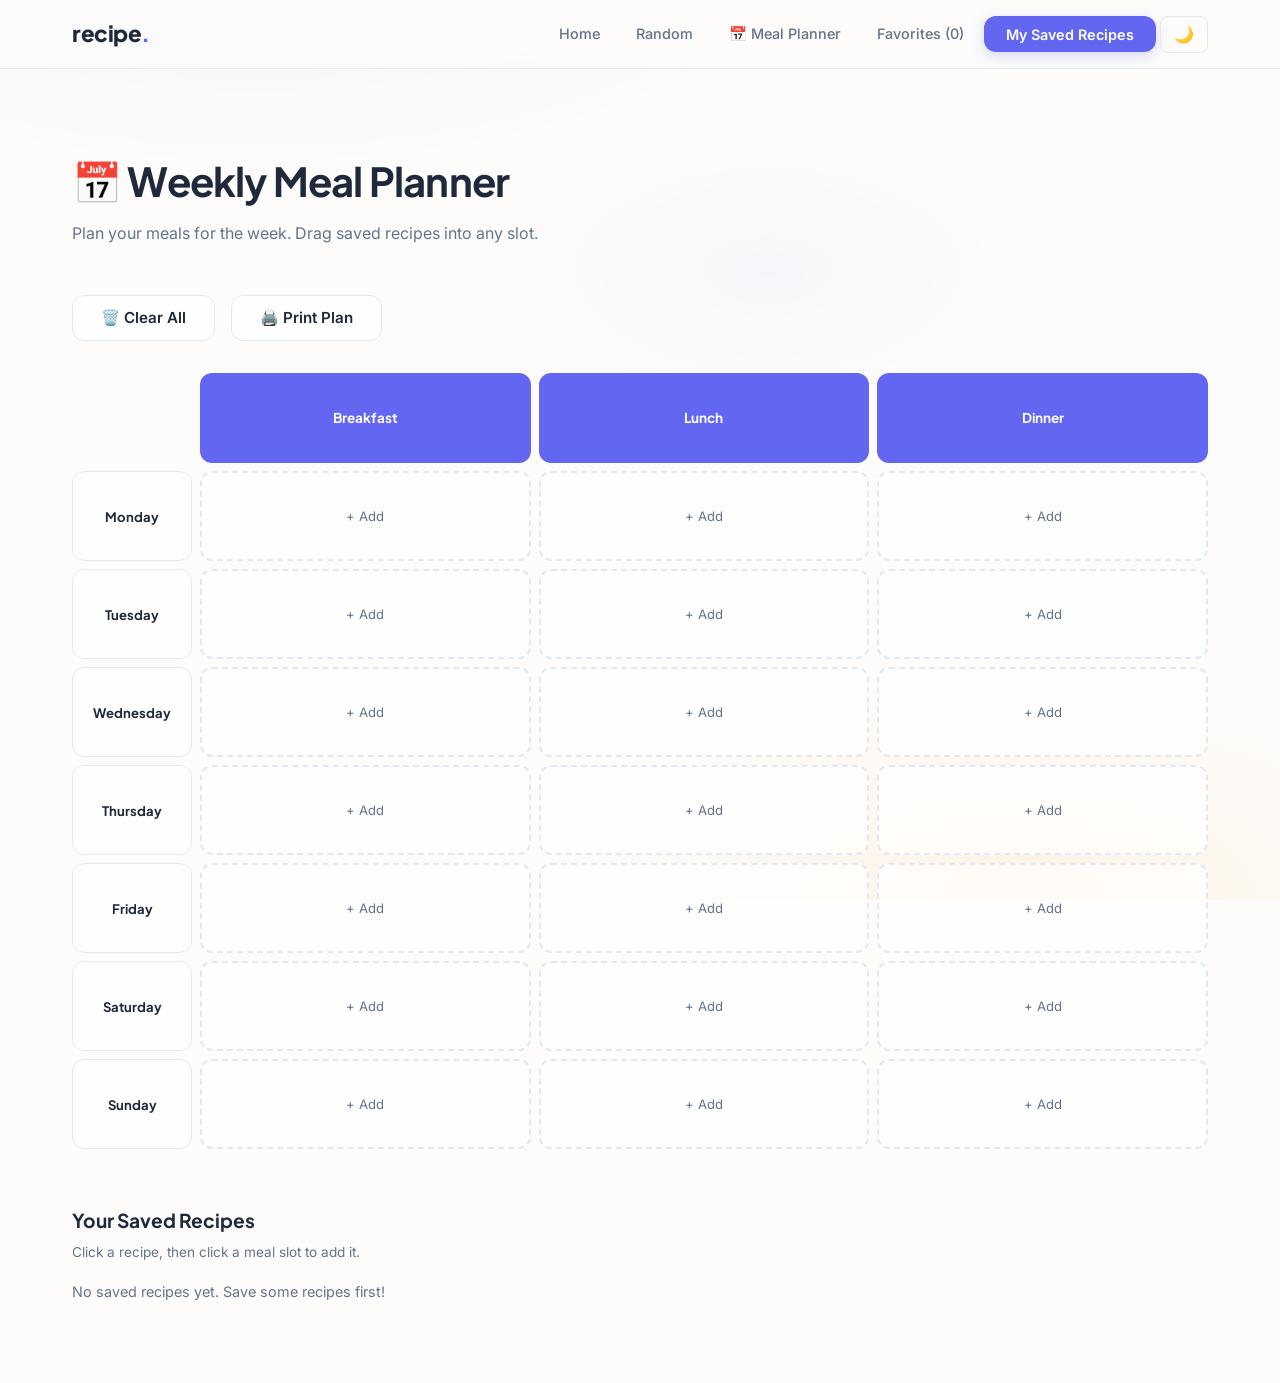
==== templates/planner.html @ 1ef4f0a8 "Add nutrition, similar recipes, rating/notes, meal planner, fridge search, page transitions" ====
<!DOCTYPE html>
<html lang="en">
<head>
    <meta charset="UTF-8">
    <meta name="viewport" content="width=device-width, initial-scale=1.0">
    <title>Meal Planner - Recipe Finder</title>
    <link rel="icon" href="data:image/svg+xml,<svg xmlns=%22http://www.w3.org/2000/svg%22 viewBox=%220 0 100 100%22><text y=%22.9em%22 font-size=%2290%22>🍳</text></svg>">
    <link rel="stylesheet" href="/static/style.css">
</head>
<body>
    <nav class="navbar">
        <div class="nav-container">
            <a href="/" class="logo">recipe<span>.</span></a>
            <ul class="nav-links">
                <li><a href="/">Home</a></li>
                <li><a href="/random">Random</a></li>
                <li><a href="/planner">📅 Meal Planner</a></li>
                <li><a href="#" onclick="showFavorites(); return false;">Favorites (<span id="favCount">0</span>)</a></li>
                <li><a href="#" onclick="showFavorites(); return false;" class="nav-cta">My Saved Recipes</a></li>
                <li><button class="theme-toggle" onclick="toggleTheme()"><span class="theme-icon">🌙</span></button></li>
            </ul>
        </div>
    </nav>

    <div class="page-container">
        <div class="page-header">
            <h1>📅 Weekly Meal Planner</h1>
            <p>Plan your meals for the week. Drag saved recipes into any slot.</p>
        </div>

        <div class="planner-actions">
            <button class="btn btn-outline" onclick="clearPlanner()">🗑️ Clear All</button>
            <button class="btn btn-outline" onclick="printPlanner()">🖨️ Print Plan</button>
        </div>

        <div class="planner-grid" id="plannerGrid"></div>

        <div class="planner-favorites">
            <h3>Your Saved Recipes</h3>
            <p class="planner-hint">Click a recipe, then click a meal slot to add it.</p>
            <div class="planner-fav-list" id="plannerFavList"></div>
        </div>
    </div>

    <div id="favoritesModal" class="modal">
        <div class="modal-content">
            <span class="close" onclick="closeFavorites()">&times;</span>
            <h2>My Saved Recipes</h2>
            <div id="favoritesList" class="recipe-grid"></div>
        </div>
    </div>

    <script src="/static/script.js"></script>
    <script>
        const DAYS = ['Monday','Tuesday','Wednesday','Thursday','Friday','Saturday','Sunday'];
        const MEALS = ['Breakfast','Lunch','Dinner'];
        let selectedRecipe = null;

        function getPlan() {
            return JSON.parse(localStorage.getItem('mealPlan') || '{}');
        }
        function savePlan(plan) {
            localStorage.setItem('mealPlan', JSON.stringify(plan));
        }

        function renderPlanner() {
            const plan = getPlan();
            const grid = document.getElementById('plannerGrid');
            grid.innerHTML = '';

            // Header row
            const header = document.createElement('div');
            header.className = 'planner-header-row';
            header.innerHTML = '<div class="planner-cell planner-corner"></div>' +
                MEALS.map(m => `<div class="planner-cell planner-meal-header">${m}</div>`).join('');
            grid.appendChild(header);

            DAYS.forEach(day => {
                const row = document.createElement('div');
                row.className = 'planner-row';
                row.innerHTML = `<div class="planner-cell planner-day-label">${day}</div>`;
                MEALS.forEach(meal => {
                    const key = `${day}_${meal}`;
                    const recipe = plan[key];
                    const cell = document.createElement('div');
                    cell.className = 'planner-cell planner-slot' + (recipe ? ' filled' : '');
                    cell.dataset.key = key;
                    cell.onclick = () => handleSlotClick(key);
                    if (recipe) {
                        cell.innerHTML = `
                            <img src="${recipe.image}" alt="${recipe.name}">
                            <span class="planner-recipe-name">${recipe.name}</span>
                            <button class="planner-remove" onclick="removeFromPlan(event,'${key}')">×</button>
                        `;
                    } else {
                        cell.innerHTML = `<span class="planner-empty">+ Add</span>`;
                    }
                    row.appendChild(cell);
                });
                grid.appendChild(row);
            });
        }

        function renderFavorites() {
            const favs = getFavorites();
            const list = document.getElementById('plannerFavList');
            if (Object.keys(favs).length === 0) {
                list.innerHTML = '<p style="color:var(--text-muted);font-size:0.9rem;">No saved recipes yet. Save some recipes first!</p>';
                return;
            }
            list.innerHTML = Object.entries(favs).map(([id, r]) => `
                <div class="planner-fav-card ${selectedRecipe && selectedRecipe.id === id ? 'selected' : ''}"
                     onclick="selectRecipe('${id}', '${r.name.replace(/'/g,"\\'")}', '${r.image}')">
                    <img src="${r.image}" alt="${r.name}">
                    <span>${r.name}</span>
                </div>
            `).join('');
        }

        function selectRecipe(id, name, image) {
            selectedRecipe = { id, name, image };
            renderFavorites();
            showNotification(`Selected: ${name} — now click a meal slot`, 'add');
        }

        function handleSlotClick(key) {
            if (!selectedRecipe) {
                showNotification('First select a recipe from below', 'remove');
                return;
            }
            const plan = getPlan();
            plan[key] = { name: selectedRecipe.name, image: selectedRecipe.image, id: selectedRecipe.id };
            savePlan(plan);
            selectedRecipe = null;
            renderPlanner();
            renderFavorites();
        }

        function removeFromPlan(e, key) {
            e.stopPropagation();
            const plan = getPlan();
            delete plan[key];
            savePlan(plan);
            renderPlanner();
        }

        function clearPlanner() {
            if (confirm('Clear the entire meal plan?')) {
                localStorage.removeItem('mealPlan');
                renderPlanner();
            }
        }

        function printPlanner() { window.print(); }

        document.addEventListener('DOMContentLoaded', () => {
            loadTheme();
            updateFavoriteCount();
            renderPlanner();
            renderFavorites();
        });
    </script>
</body>
</html>
---- static/style.css ----
﻿@import url('https://fonts.googleapis.com/css2?family=Plus+Jakarta+Sans:wght@400;500;600;700;800&family=Inter:wght@300;400;500;600&display=swap');

*{margin:0;padding:0;box-sizing:border-box;}

:root{
  --primary-action:#6366f1;
  --primary-hover:#4f46e5;
  --bg-main:#fdfcfb;
  --text-main:#1e293b;
  --text-muted:#64748b;
  --accent-soft:#ffedd5;
  --accent-border:#fed7aa;
  --glass-bg:rgba(255,255,255,0.7);
  --white:#ffffff;
  --border:#e2e8f0;
  --shadow:0 4px 24px rgba(0,0,0,0.06);
  --shadow-lg:0 8px 40px rgba(0,0,0,0.1);
  --radius:12px;
  --radius-lg:24px;
}

body{
  font-family:'Inter',sans-serif;
  background:var(--bg-main);
  color:var(--text-main);
  line-height:1.6;
  overflow-x:hidden;
}

/* MESH GRADIENT BACKGROUND */
body::before{
  content:'';
  position:fixed;
  top:0;left:0;
  width:100%;height:100%;
  background:
    radial-gradient(ellipse 80% 50% at 20% -10%, rgba(99,102,241,0.08) 0%, transparent 60%),
    radial-gradient(ellipse 60% 40% at 80% 100%, rgba(255,237,213,0.6) 0%, transparent 60%),
    radial-gradient(ellipse 40% 30% at 60% 30%, rgba(99,102,241,0.04) 0%, transparent 50%);
  pointer-events:none;
  z-index:0;
}

body > *{position:relative;z-index:1;}

/* NAVBAR */
.navbar{
  background:rgba(253,252,251,0.85);
  backdrop-filter:blur(16px);
  -webkit-backdrop-filter:blur(16px);
  border-bottom:1px solid rgba(226,232,240,0.8);
  position:sticky;
  top:0;
  z-index:1000;
}

.nav-container{
  max-width:1200px;
  margin:0 auto;
  padding:0 2rem;
  display:flex;
  justify-content:space-between;
  align-items:center;
  height:68px;
}

.logo{
  text-decoration:none;
  font-family:'Plus Jakarta Sans',sans-serif;
  font-size:1.4rem;
  font-weight:800;
  color:var(--text-main);
  letter-spacing:-0.02em;
}

.logo span{color:var(--primary-action);}

.nav-links{
  display:flex;
  gap:0.25rem;
  align-items:center;
  list-style:none;
}

.nav-links a{
  text-decoration:none;
  color:var(--text-muted);
  font-weight:500;
  font-size:0.9rem;
  padding:0.5rem 1rem;
  border-radius:8px;
  transition:all 0.2s;
}

.nav-links a:hover{color:var(--text-main);background:rgba(99,102,241,0.06);}

.nav-cta{
  background:var(--primary-action)!important;
  color:white!important;
  border-radius:var(--radius)!important;
  padding:0.6rem 1.4rem!important;
  font-weight:600!important;
  box-shadow:0 4px 14px rgba(99,102,241,0.25)!important;
}

.nav-cta:hover{
  background:var(--primary-hover)!important;
  transform:translateY(-1px);
  box-shadow:0 6px 20px rgba(99,102,241,0.35)!important;
}

.theme-toggle{
  background:none;
  border:1px solid var(--border);
  color:var(--text-muted);
  padding:0.5rem 0.8rem;
  border-radius:8px;
  cursor:pointer;
  font-size:1rem;
  transition:all 0.2s;
}

.theme-toggle:hover{border-color:var(--primary-action);color:var(--primary-action);}

/* HERO */
.hero{
  max-width:1200px;
  margin:0 auto;
  padding:120px 2rem;
  display:grid;
  grid-template-columns:1fr 1fr;
  gap:5rem;
  align-items:center;
}

.hero-left{max-width:580px;}

.hero-eyebrow{
  display:inline-flex;
  align-items:center;
  gap:0.5rem;
  background:var(--accent-soft);
  color:#c2410c;
  font-size:0.8rem;
  font-weight:600;
  padding:0.4rem 1rem;
  border-radius:20px;
  margin-bottom:1.75rem;
  letter-spacing:0.5px;
  border:1px solid var(--accent-border);
}

.hero h1{
  font-family:'Plus Jakarta Sans',sans-serif;
  font-size:4rem;
  font-weight:800;
  color:var(--text-main);
  line-height:1.1;
  margin-bottom:1.5rem;
  letter-spacing:-0.02em;
}

.hero h1 .highlight{
  color:var(--primary-action);
  position:relative;
}

.hero p{
  font-size:1.15rem;
  color:var(--text-muted);
  margin-bottom:2.5rem;
  line-height:1.7;
  max-width:480px;
}

/* SEARCH BOX */
.hero-search{
  background:var(--glass-bg);
  backdrop-filter:blur(10px);
  -webkit-backdrop-filter:blur(10px);
  border-radius:var(--radius-lg);
  box-shadow:var(--shadow-lg);
  padding:0.6rem;
  display:flex;
  gap:0.5rem;
  border:1px solid rgba(255,255,255,0.9);
  margin-bottom:1.75rem;
}

.hero-search input{
  flex:1;
  border:none;
  outline:none;
  padding:0.9rem 1.25rem;
  font-size:1rem;
  font-family:'Inter',sans-serif;
  background:transparent;
  color:var(--text-main);
}

.hero-search input::placeholder{color:#94a3b8;}

.hero-search button{
  background:var(--primary-action);
  color:white;
  border:none;
  padding:0.9rem 2rem;
  border-radius:var(--radius);
  font-size:0.95rem;
  font-weight:600;
  cursor:pointer;
  transition:all 0.25s;
  font-family:'Inter',sans-serif;
  white-space:nowrap;
  box-shadow:0 4px 14px rgba(99,102,241,0.3);
}

.hero-search button:hover{
  background:var(--primary-hover);
  transform:translateY(-2px);
  box-shadow:0 6px 20px rgba(99,102,241,0.4);
}

.hero-tags{
  display:flex;
  gap:0.6rem;
  flex-wrap:wrap;
  align-items:center;
}

.hero-tags span{font-size:0.85rem;color:var(--text-muted);font-weight:500;}

.tag{
  padding:0.45rem 1rem;
  background:var(--glass-bg);
  backdrop-filter:blur(10px);
  border:1px solid var(--border);
  border-radius:20px;
  cursor:pointer;
  font-size:0.85rem;
  font-family:'Inter',sans-serif;
  color:var(--text-main);
  transition:all 0.2s;
  font-weight:500;
}

.tag:hover{
  background:var(--primary-action);
  color:white;
  border-color:var(--primary-action);
  transform:translateY(-1px);
}

/* HERO RIGHT CARDS */
.hero-right{
  display:grid;
  grid-template-columns:1fr 1fr;
  gap:1rem;
}

.hero-food-card{
  background:var(--glass-bg);
  backdrop-filter:blur(10px);
  -webkit-backdrop-filter:blur(10px);
  border-radius:var(--radius-lg);
  overflow:hidden;
  box-shadow:var(--shadow);
  border:1px solid rgba(255,255,255,0.9);
  transition:all 0.3s;
}

.hero-food-card:hover{
  transform:translateY(-6px);
  box-shadow:var(--shadow-lg);
}

.hero-food-card img{width:100%;height:150px;object-fit:cover;}

.hero-food-card-info{padding:0.85rem 1rem;}
.hero-food-card-info h4{font-size:0.9rem;font-weight:700;color:var(--text-main);margin-bottom:0.2rem;font-family:'Plus Jakarta Sans',sans-serif;}
.hero-food-card-info span{font-size:0.78rem;color:var(--text-muted);}
.hero-food-card.featured{grid-column:span 2;}
.hero-food-card.featured img{height:190px;}

/* STATS BAR */
.stats-bar{
  background:var(--glass-bg);
  backdrop-filter:blur(10px);
  border-top:1px solid var(--border);
  border-bottom:1px solid var(--border);
  padding:2rem 0;
}

.stats-container{
  max-width:1200px;
  margin:0 auto;
  padding:0 2rem;
  display:flex;
  justify-content:space-around;
  align-items:center;
  gap:2rem;
}

.stat-item{text-align:center;}
.stat-number{font-size:2rem;font-weight:800;color:var(--primary-action);display:block;font-family:'Plus Jakarta Sans',sans-serif;letter-spacing:-0.02em;}
.stat-label{font-size:0.85rem;color:var(--text-muted);font-weight:500;}

/* SECTIONS */
.section{max-width:1200px;margin:0 auto;padding:120px 2rem;}

.section-header{
  display:flex;
  justify-content:space-between;
  align-items:center;
  margin-bottom:3rem;
}

.section-header h2{
  font-family:'Plus Jakarta Sans',sans-serif;
  font-size:2rem;
  font-weight:700;
  color:var(--text-main);
  letter-spacing:-0.02em;
}

.section-header a{color:var(--primary-action);text-decoration:none;font-weight:600;font-size:0.9rem;}
.section-header a:hover{text-decoration:underline;}

/* CATEGORY GRID */
.category-grid{display:grid;grid-template-columns:repeat(6,1fr);gap:1rem;}

.category-card{
  background:var(--glass-bg);
  backdrop-filter:blur(10px);
  -webkit-backdrop-filter:blur(10px);
  padding:2rem 1rem;
  border-radius:var(--radius-lg);
  text-align:center;
  text-decoration:none;
  color:var(--text-main);
  transition:all 0.25s;
  box-shadow:var(--shadow);
  border:1px solid rgba(255,255,255,0.9);
}

.category-card:hover{
  transform:translateY(-6px);
  box-shadow:var(--shadow-lg);
  border-color:rgba(99,102,241,0.3);
  background:white;
}

.category-icon{font-size:2.5rem;margin-bottom:0.75rem;display:block;}
.category-name{font-size:0.85rem;font-weight:600;color:var(--text-main);}

/* RESULTS PAGE */
.page-container{max-width:1200px;margin:0 auto;padding:80px 2rem;}

.page-header{margin-bottom:3rem;}

.page-header h1{
  font-family:'Plus Jakarta Sans',sans-serif;
  font-size:2.5rem;
  font-weight:700;
  color:var(--text-main);
  letter-spacing:-0.02em;
  margin-bottom:0.5rem;
}

.page-header p{color:var(--text-muted);font-size:1rem;}

/* RECIPE GRID */
.recipe-grid{display:grid;grid-template-columns:repeat(auto-fill,minmax(290px,1fr));gap:1.5rem;margin-bottom:3rem;}

.recipe-card{
  background:var(--glass-bg);
  backdrop-filter:blur(10px);
  -webkit-backdrop-filter:blur(10px);
  border-radius:var(--radius-lg);
  overflow:hidden;
  box-shadow:var(--shadow);
  transition:all 0.3s;
  position:relative;
  border:1px solid rgba(255,255,255,0.9);
}

.recipe-card:hover{
  transform:translateY(-8px);
  box-shadow:var(--shadow-lg);
}

.recipe-card img{width:100%;height:220px;object-fit:cover;}
.recipe-content{padding:1.5rem;}

.recipe-title{
  font-family:'Plus Jakarta Sans',sans-serif;
  font-size:1.05rem;
  font-weight:700;
  color:var(--text-main);
  margin-bottom:1rem;
  line-height:1.4;
  letter-spacing:-0.01em;
}

.recipe-btn{
  display:block;
  width:100%;
  padding:0.75rem;
  background:var(--primary-action);
  color:white;
  text-align:center;
  text-decoration:none;
  border-radius:var(--radius);
  font-weight:600;
  font-size:0.9rem;
  transition:all 0.25s;
  box-shadow:0 4px 14px rgba(99,102,241,0.2);
}

.recipe-btn:hover{
  background:var(--primary-hover);
  transform:translateY(-2px);
  box-shadow:0 6px 20px rgba(99,102,241,0.35);
}

.favorite-btn{
  position:absolute;
  top:0.85rem;
  right:0.85rem;
  background:var(--glass-bg);
  backdrop-filter:blur(10px);
  border:1px solid rgba(255,255,255,0.9);
  width:40px;height:40px;
  border-radius:50%;
  cursor:pointer;
  font-size:1.3rem;
  display:flex;align-items:center;justify-content:center;
  box-shadow:0 2px 8px rgba(0,0,0,0.12);
  transition:all 0.2s;
}

.favorite-btn:hover{transform:scale(1.1);}
.heart.favorited{color:var(--primary-action);}

/* RECIPE DETAIL */
.recipe-detail-container{max-width:900px;margin:0 auto;padding:80px 2rem;}

.recipe-detail-header{margin-bottom:2rem;}

.recipe-detail-header h1{
  font-family:'Plus Jakarta Sans',sans-serif;
  font-size:2.8rem;
  font-weight:700;
  color:var(--text-main);
  letter-spacing:-0.02em;
  margin-bottom:1rem;
  line-height:1.2;
}

.recipe-meta{display:flex;gap:0.75rem;flex-wrap:wrap;margin-bottom:1.5rem;}

.badge{
  padding:0.4rem 1rem;
  background:var(--accent-soft);
  color:#c2410c;
  border-radius:20px;
  font-size:0.82rem;
  font-weight:600;
  border:1px solid var(--accent-border);
}

.recipe-detail-img{
  width:100%;
  max-height:480px;
  object-fit:cover;
  border-radius:var(--radius-lg);
  margin-bottom:2rem;
  box-shadow:var(--shadow-lg);
}

.recipe-section{
  background:var(--glass-bg);
  backdrop-filter:blur(10px);
  -webkit-backdrop-filter:blur(10px);
  padding:2.5rem;
  border-radius:var(--radius-lg);
  margin-bottom:1.5rem;
  box-shadow:var(--shadow);
  border:1px solid rgba(255,255,255,0.9);
}

.recipe-section h2{
  font-family:'Plus Jakarta Sans',sans-serif;
  font-size:1.4rem;
  font-weight:700;
  color:var(--text-main);
  margin-bottom:1.5rem;
  padding-bottom:0.75rem;
  border-bottom:2px solid var(--primary-action);
  letter-spacing:-0.01em;
}

.ingredients-list{list-style:none;}

.ingredients-list li{
  padding:0.8rem 1rem;
  margin-bottom:0.5rem;
  background:rgba(99,102,241,0.04);
  border-left:3px solid var(--primary-action);
  border-radius:6px;
  font-size:0.95rem;
  transition:all 0.2s;
}

.ingredients-list li:hover{background:rgba(99,102,241,0.08);transform:translateX(4px);}

.instructions{line-height:1.9;color:var(--text-muted);font-size:1rem;}

/* BUTTONS */
.action-buttons{display:flex;gap:1rem;flex-wrap:wrap;margin:2rem 0;}

.btn{
  padding:0.8rem 1.75rem;
  border:none;
  border-radius:var(--radius);
  font-weight:600;
  cursor:pointer;
  transition:all 0.25s;
  text-decoration:none;
  display:inline-block;
  font-family:'Inter',sans-serif;
  font-size:0.95rem;
}

.btn-primary{
  background:var(--primary-action);
  color:white;
  box-shadow:0 4px 14px rgba(99,102,241,0.25);
}

.btn-primary:hover{
  background:var(--primary-hover);
  transform:translateY(-2px);
  box-shadow:0 6px 20px rgba(99,102,241,0.4);
}

.btn-secondary{
  background:var(--text-main);
  color:white;
  box-shadow:0 4px 14px rgba(30,41,59,0.15);
}

.btn-secondary:hover{background:#0f172a;transform:translateY(-2px);}

.btn-outline{
  background:var(--glass-bg);
  backdrop-filter:blur(10px);
  color:var(--text-main);
  border:1px solid var(--border);
}

.btn-outline:hover{border-color:var(--primary-action);color:var(--primary-action);}

/* LOADING */
.loading-overlay{
  position:fixed;top:0;left:0;width:100%;height:100%;
  background:rgba(253,252,251,0.92);
  backdrop-filter:blur(8px);
  display:flex;flex-direction:column;
  justify-content:center;align-items:center;z-index:9999;
}

.spinner{
  border:3px solid var(--border);
  border-top:3px solid var(--primary-action);
  border-radius:50%;width:44px;height:44px;
  animation:spin 0.8s linear infinite;
}

@keyframes spin{0%{transform:rotate(0deg);}100%{transform:rotate(360deg);}}
.loading-overlay p{color:var(--text-muted);margin-top:1rem;font-size:1rem;}

/* ERROR */
.error-message{
  text-align:center;padding:4rem 2rem;
  background:var(--glass-bg);
  backdrop-filter:blur(10px);
  border-radius:var(--radius-lg);
  box-shadow:var(--shadow);
  border:1px solid rgba(255,255,255,0.9);
  max-width:500px;margin:2rem auto;
}

.error-icon{font-size:3.5rem;margin-bottom:1rem;}
.error-message h2{font-family:'Plus Jakarta Sans',sans-serif;font-size:1.5rem;color:var(--text-main);margin-bottom:0.75rem;font-weight:700;}
.error-message p{color:var(--text-muted);margin-bottom:1.5rem;}

/* MODAL */
.modal{display:none;position:fixed;z-index:1000;left:0;top:0;width:100%;height:100%;background:rgba(15,23,42,0.6);backdrop-filter:blur(4px);}

.modal-content{
  background:white;
  margin:4% auto;padding:2.5rem;
  border-radius:var(--radius-lg);
  width:90%;max-width:1000px;
  max-height:80vh;overflow-y:auto;
  box-shadow:0 24px 80px rgba(0,0,0,0.2);
}

.modal-content h2{font-family:'Plus Jakarta Sans',sans-serif;font-size:1.5rem;font-weight:700;color:var(--text-main);margin-bottom:1.5rem;}
.close{float:right;font-size:1.8rem;font-weight:300;cursor:pointer;color:var(--text-muted);line-height:1;}
.close:hover{color:var(--text-main);}

/* NOTIFICATION */
.notification{
  position:fixed;bottom:2rem;right:2rem;
  padding:0.9rem 1.5rem;
  background:var(--text-main);color:white;
  border-radius:var(--radius);
  box-shadow:0 8px 24px rgba(0,0,0,0.2);
  z-index:2000;opacity:0;transform:translateY(16px);
  transition:all 0.3s;font-size:0.9rem;font-weight:500;
}

.notification.show{opacity:1;transform:translateY(0);}
.notification.add{background:#166534;}
.notification.remove{background:var(--primary-action);}

/* SHARE MODAL */
.share-modal{display:none;position:fixed;z-index:1001;left:0;top:0;width:100%;height:100%;background:rgba(15,23,42,0.6);backdrop-filter:blur(4px);}
.share-modal-content{background:white;margin:15% auto;padding:2.5rem;border-radius:var(--radius-lg);width:90%;max-width:480px;box-shadow:0 24px 80px rgba(0,0,0,0.2);}
.share-modal-content h3{font-family:'Plus Jakarta Sans',sans-serif;font-size:1.3rem;font-weight:700;color:var(--text-main);margin-bottom:1.5rem;}
.share-buttons{display:flex;flex-direction:column;gap:0.75rem;}
.share-btn{display:flex;align-items:center;gap:1rem;padding:0.9rem 1.5rem;border:none;border-radius:var(--radius);font-size:0.95rem;font-weight:600;cursor:pointer;transition:all 0.2s;text-decoration:none;color:white;font-family:'Inter',sans-serif;}
.share-btn:hover{transform:translateY(-2px);}
.share-btn-twitter{background:#1da1f2;}
.share-btn-facebook{background:#4267B2;}
.share-btn-whatsapp{background:#25D366;}
.share-btn-copy{background:var(--text-main);}
.share-btn-icon{font-size:1.3rem;}

/* DARK MODE */
body.dark-mode{
  --bg-main:#0f172a;
  --glass-bg:rgba(30,41,59,0.7);
  --text-main:#f1f5f9;
  --text-muted:#94a3b8;
  --border:#334155;
  --white:#1e293b;
}

body.dark-mode::before{
  background:
    radial-gradient(ellipse 80% 50% at 20% -10%, rgba(99,102,241,0.15) 0%, transparent 60%),
    radial-gradient(ellipse 60% 40% at 80% 100%, rgba(99,102,241,0.08) 0%, transparent 60%);
}

body.dark-mode .navbar{background:rgba(15,23,42,0.9);border-color:#334155;}
body.dark-mode .modal-content{background:#1e293b;}
body.dark-mode .share-modal-content{background:#1e293b;}
body.dark-mode .recipe-section{background:rgba(30,41,59,0.7);}

/* RESPONSIVE */
@media(max-width:1024px){
  .hero{grid-template-columns:1fr;padding:80px 2rem;gap:3rem;}
  .hero-right{display:none;}
  .hero h1{font-size:3rem;}
  .category-grid{grid-template-columns:repeat(3,1fr);}
}

@media(max-width:600px){
  .hero h1{font-size:2.2rem;}
  .category-grid{grid-template-columns:repeat(2,1fr);}
  .recipe-grid{grid-template-columns:1fr;}
  .action-buttons{flex-direction:column;}
  .stats-container{flex-wrap:wrap;gap:1.5rem;}
  .section{padding:60px 1.5rem;}
  .page-container{padding:40px 1.5rem;}
}

@media print{.navbar,.action-buttons,.favorite-btn{display:none!important;}body{background:white;}}

/* FIX: Ensure btn-secondary always has visible text */
.btn-secondary{background:var(--primary-action);color:#ffffff!important;}
.btn-secondary:hover{background:var(--primary-hover);transform:translateY(-2px);color:#ffffff!important;}

/* FINAL FIX: btn-secondary always visible */
.btn-secondary,
body.dark-mode .btn-secondary{
  background:var(--primary-action)!important;
  color:#ffffff!important;
  box-shadow:0 4px 14px rgba(99,102,241,0.25)!important;
}
.btn-secondary:hover,
body.dark-mode .btn-secondary:hover{
  background:var(--primary-hover)!important;
  color:#ffffff!important;
  transform:translateY(-2px);
  box-shadow:0 6px 20px rgba(99,102,241,0.4)!important;
}

/* OVERRIDE: btn-secondary = white outlined button */
.btn-secondary,
body.dark-mode .btn-secondary {
  background: #ffffff !important;
  color: var(--text-main) !important;
  border: 1px solid var(--border) !important;
  box-shadow: var(--shadow) !important;
}
.btn-secondary:hover,
body.dark-mode .btn-secondary:hover {
  background: #ffffff !important;
  color: var(--primary-action) !important;
  border-color: var(--primary-action) !important;
  transform: translateY(-2px) !important;
  box-shadow: var(--shadow-lg) !important;
}

/* CUISINE SECTION */
.cuisine-section {
  background: linear-gradient(135deg, rgba(99,102,241,0.04) 0%, rgba(255,237,213,0.4) 100%);
  border-top: 1px solid var(--border);
  border-bottom: 1px solid var(--border);
  padding: 120px 2rem;
}

.cuisine-container {
  max-width: 1200px;
  margin: 0 auto;
}

.cuisine-grid {
  display: grid;
  grid-template-columns: repeat(4, 1fr);
  gap: 1.25rem;
}

.cuisine-card {
  background: var(--glass-bg);
  backdrop-filter: blur(10px);
  -webkit-backdrop-filter: blur(10px);
  border: 1px solid rgba(255,255,255,0.9);
  border-radius: var(--radius-lg);
  padding: 1.75rem 1.5rem;
  text-decoration: none;
  display: flex;
  flex-direction: column;
  gap: 0.4rem;
  transition: all 0.25s;
  box-shadow: var(--shadow);
  position: relative;
  overflow: hidden;
}

.cuisine-card::before {
  content: '';
  position: absolute;
  top: 0; left: 0;
  width: 4px;
  height: 100%;
  background: var(--cuisine-color, var(--primary-action));
  border-radius: 4px 0 0 4px;
  transition: width 0.25s;
}

.cuisine-card:hover {
  transform: translateY(-6px);
  box-shadow: var(--shadow-lg);
  border-color: var(--cuisine-color, var(--primary-action));
}

.cuisine-card:hover::before {
  width: 6px;
}

.cuisine-flag {
  font-size: 2.5rem;
  margin-bottom: 0.5rem;
  display: block;
}

.cuisine-name {
  font-family: 'Plus Jakarta Sans', sans-serif;
  font-size: 1.1rem;
  font-weight: 700;
  color: var(--text-main);
  letter-spacing: -0.01em;
}

.cuisine-desc {
  font-size: 0.82rem;
  color: var(--text-muted);
  font-weight: 400;
}

@media (max-width: 1024px) {
  .cuisine-grid { grid-template-columns: repeat(3, 1fr); }
}

@media (max-width: 600px) {
  .cuisine-grid { grid-template-columns: repeat(2, 1fr); }
  .cuisine-section { padding: 60px 1.5rem; }
}

/* ===== CUISINE SECTION OVERRIDE ===== */
.cuisine-section {
  padding: 80px 2rem;
  background: var(--bg-main);
  border-top: 1px solid var(--border);
}

.cuisine-container {
  max-width: 1200px;
  margin: 0 auto;
}

.cuisine-grid {
  display: grid !important;
  grid-template-columns: repeat(4, 1fr) !important;
  gap: 1.25rem !important;
  list-style: none !important;
}

.cuisine-card {
  display: flex !important;
  flex-direction: column !important;
  gap: 0.3rem !important;
  padding: 1.75rem 1.5rem !important;
  background: var(--glass-bg) !important;
  backdrop-filter: blur(10px) !important;
  -webkit-backdrop-filter: blur(10px) !important;
  border: 1px solid rgba(255,255,255,0.9) !important;
  border-radius: var(--radius-lg) !important;
  text-decoration: none !important;
  box-shadow: var(--shadow) !important;
  transition: all 0.25s !important;
  position: relative !important;
  overflow: hidden !important;
}

.cuisine-card::before {
  content: '' !important;
  position: absolute !important;
  top: 0; left: 0 !important;
  width: 4px !important;
  height: 100% !important;
  background: var(--cuisine-color, var(--primary-action)) !important;
}

.cuisine-card:hover {
  transform: translateY(-6px) !important;
  box-shadow: var(--shadow-lg) !important;
  border-color: var(--cuisine-color, var(--primary-action)) !important;
}

.cuisine-flag {
  font-size: 2.2rem !important;
  display: block !important;
  margin-bottom: 0.5rem !important;
  line-height: 1 !important;
}

.cuisine-name {
  font-family: 'Plus Jakarta Sans', sans-serif !important;
  font-size: 1rem !important;
  font-weight: 700 !important;
  color: var(--text-main) !important;
  letter-spacing: -0.01em !important;
  display: block !important;
}

.cuisine-desc {
  font-size: 0.8rem !important;
  color: var(--text-muted) !important;
  display: block !important;
}

@media (max-width: 1024px) {
  .cuisine-grid { grid-template-columns: repeat(3, 1fr) !important; }
}

@media (max-width: 640px) {
  .cuisine-grid { grid-template-columns: repeat(2, 1fr) !important; }
  .cuisine-section { padding: 60px 1.5rem; }
}

/* CUISINE SEARCH BAR */
.cuisine-search-bar {
  display: flex;
  align-items: center;
  gap: 0.75rem;
  background: var(--glass-bg);
  backdrop-filter: blur(10px);
  -webkit-backdrop-filter: blur(10px);
  border: 1px solid var(--border);
  border-radius: var(--radius-lg);
  padding: 0.75rem 1.5rem;
  margin-bottom: 2rem;
  box-shadow: var(--shadow);
  max-width: 500px;
  transition: all 0.2s;
}

.cuisine-search-bar:focus-within {
  border-color: var(--primary-action);
  box-shadow: 0 0 0 3px rgba(99,102,241,0.1);
}

.cuisine-search-icon {
  font-size: 1.1rem;
  flex-shrink: 0;
}

.cuisine-search-bar input {
  border: none;
  outline: none;
  background: transparent;
  font-family: 'Inter', sans-serif;
  font-size: 0.95rem;
  color: var(--text-main);
  width: 100%;
}

.cuisine-search-bar input::placeholder {
  color: var(--text-muted);
}

/* RESULTS TOOLBAR */
.results-toolbar {
  background: var(--glass-bg);
  backdrop-filter: blur(10px);
  -webkit-backdrop-filter: blur(10px);
  border-bottom: 1px solid var(--border);
  padding: 1rem 2rem;
  position: sticky;
  top: 68px;
  z-index: 999;
}

.results-toolbar-inner {
  max-width: 1200px;
  margin: 0 auto;
  display: flex;
  align-items: center;
  gap: 1.5rem;
  flex-wrap: wrap;
}

.toolbar-search {
  display: flex;
  align-items: center;
  gap: 0.6rem;
  background: var(--white);
  border: 1px solid var(--border);
  border-radius: var(--radius);
  padding: 0.4rem 0.4rem 0.4rem 1rem;
  flex: 1;
  min-width: 260px;
  transition: all 0.2s;
}

.toolbar-search:focus-within {
  border-color: var(--primary-action);
  box-shadow: 0 0 0 3px rgba(99,102,241,0.1);
}

.toolbar-search input {
  flex: 1;
  border: none;
  outline: none;
  background: transparent;
  font-family: 'Inter', sans-serif;
  font-size: 0.95rem;
  color: var(--text-main);
}

.toolbar-search input::placeholder { color: var(--text-muted); }

.toolbar-search button {
  background: var(--primary-action);
  color: white;
  border: none;
  padding: 0.55rem 1.25rem;
  border-radius: 8px;
  font-size: 0.9rem;
  font-weight: 600;
  cursor: pointer;
  font-family: 'Inter', sans-serif;
  transition: all 0.2s;
  white-space: nowrap;
}

.toolbar-search button:hover { background: var(--primary-hover); }

/* DIET FILTER BUTTONS */
.diet-filters {
  display: flex;
  gap: 0.5rem;
  align-items: center;
}

.diet-btn {
  padding: 0.55rem 1.2rem;
  border: 1px solid var(--border);
  border-radius: 25px;
  background: var(--white);
  color: var(--text-muted);
  font-size: 0.88rem;
  font-weight: 600;
  cursor: pointer;
  font-family: 'Inter', sans-serif;
  transition: all 0.2s;
}

.diet-btn:hover { border-color: var(--primary-action); color: var(--primary-action); }

.diet-btn.active {
  background: var(--primary-action);
  color: white;
  border-color: var(--primary-action);
}

.diet-btn.veg.active { background: #16a34a; border-color: #16a34a; }
.diet-btn.nonveg.active { background: #dc2626; border-color: #dc2626; }

/* VEG BADGE ON CARD */
.veg-badge {
  position: absolute;
  top: 0.75rem;
  left: 0.75rem;
  background: #16a34a;
  color: white;
  font-size: 0.72rem;
  font-weight: 700;
  padding: 0.25rem 0.6rem;
  border-radius: 20px;
  z-index: 5;
}

@media (max-width: 640px) {
  .results-toolbar-inner { flex-direction: column; align-items: stretch; }
  .diet-filters { justify-content: center; }
}

/* ===== HOMEPAGE DIET TOGGLE (Indian Veg/Non-Veg Icons) ===== */
.diet-toggle-row {
  display: flex;
  align-items: center;
  gap: 0.85rem;
  margin-top: 1.5rem;
  flex-wrap: wrap;
}

.diet-toggle-label {
  font-size: 0.88rem;
  color: var(--text-muted);
  font-weight: 500;
}

.diet-toggle-btn {
  display: inline-flex;
  align-items: center;
  gap: 0.6rem;
  padding: 0.55rem 1.25rem 0.55rem 0.85rem;
  border-radius: 25px;
  font-size: 0.9rem;
  font-weight: 600;
  text-decoration: none;
  transition: all 0.2s;
  font-family: 'Inter', sans-serif;
  cursor: pointer;
}

.veg-toggle {
  background: rgba(22,163,74,0.08);
  color: #15803d;
  border: 1.5px solid #16a34a;
}

.veg-toggle:hover {
  background: #16a34a;
  color: white;
  transform: translateY(-2px);
  box-shadow: 0 4px 14px rgba(22,163,74,0.25);
}

.nonveg-toggle {
  background: rgba(220,38,38,0.08);
  color: #b91c1c;
  border: 1.5px solid #dc2626;
}

.nonveg-toggle:hover {
  background: #dc2626;
  color: white;
  transform: translateY(-2px);
  box-shadow: 0 4px 14px rgba(220,38,38,0.25);
}

/* Indian food standard veg icon: green square with green circle inside */
.indian-veg-icon {
  display: inline-block;
  width: 18px;
  height: 18px;
  border: 2px solid #16a34a;
  border-radius: 3px;
  position: relative;
  flex-shrink: 0;
  background: white;
}

.indian-veg-icon::after {
  content: '';
  position: absolute;
  top: 50%;
  left: 50%;
  transform: translate(-50%, -50%);
  width: 8px;
  height: 8px;
  background: #16a34a;
  border-radius: 50%;
}

/* Indian food standard non-veg icon: red square with red triangle inside */
.indian-nonveg-icon {
  display: inline-block;
  width: 18px;
  height: 18px;
  border: 2px solid #dc2626;
  border-radius: 3px;
  position: relative;
  flex-shrink: 0;
  background: white;
  overflow: hidden;
}

.indian-nonveg-icon::after {
  content: '';
  position: absolute;
  top: 50%;
  left: 50%;
  transform: translate(-50%, -46%);
  width: 0;
  height: 0;
  border-left: 5px solid transparent;
  border-right: 5px solid transparent;
  border-bottom: 9px solid #dc2626;
}

/* Dark mode adjustments */
body.dark-mode .indian-veg-icon,
body.dark-mode .indian-nonveg-icon {
  background: transparent;
}

body.dark-mode .veg-toggle {
  background: rgba(22,163,74,0.15);
  color: #4ade80;
  border-color: #4ade80;
}

body.dark-mode .nonveg-toggle {
  background: rgba(220,38,38,0.15);
  color: #f87171;
  border-color: #f87171;
}

body.dark-mode .indian-veg-icon {
  border-color: #4ade80;
}
body.dark-mode .indian-veg-icon::after {
  background: #4ade80;
}
body.dark-mode .indian-nonveg-icon {
  border-color: #f87171;
}
body.dark-mode .indian-nonveg-icon::after {
  border-bottom-color: #f87171;
}

/* ===== INSTRUCTIONS NUMBERED LIST ===== */
.instructions-list {
  list-style: none;
  counter-reset: step-counter;
  display: flex;
  flex-direction: column;
  gap: 1rem;
}

.instructions-list li {
  counter-increment: step-counter;
  display: flex;
  gap: 1.25rem;
  align-items: flex-start;
  line-height: 1.7;
  color: var(--text-muted);
  font-size: 0.97rem;
  padding: 1rem 1.25rem;
  background: rgba(99,102,241,0.03);
  border-radius: 10px;
  border: 1px solid rgba(99,102,241,0.08);
  transition: background 0.2s;
}

.instructions-list li:hover {
  background: rgba(99,102,241,0.07);
}

.instructions-list li::before {
  content: counter(step-counter);
  min-width: 32px;
  height: 32px;
  background: var(--primary-action);
  color: white;
  border-radius: 50%;
  display: flex;
  align-items: center;
  justify-content: center;
  font-size: 0.82rem;
  font-weight: 700;
  font-family: 'Plus Jakarta Sans', sans-serif;
  flex-shrink: 0;
  margin-top: 0.1rem;
}

/* No instructions fallback */
.no-instructions {
  text-align: center;
  padding: 2rem;
  color: var(--text-muted);
}

.no-instructions span {
  font-size: 2.5rem;
  display: block;
  margin-bottom: 0.75rem;
}

.no-instructions p {
  font-size: 0.95rem;
}

/* ── Page transition ─────────────────────────────────────────────────────── */
body { opacity: 0; transition: opacity 0.22s ease; }
body.page-loaded { opacity: 1; }

/* ── Nutrition grid ──────────────────────────────────────────────────────── */
.nutrition-grid {
  display: grid;
  grid-template-columns: repeat(5, 1fr);
  gap: 1rem;
  margin-top: 0.5rem;
}
.nutrition-item {
  text-align: center;
  background: rgba(99,102,241,0.05);
  border-radius: var(--radius);
  padding: 1rem 0.5rem;
  border: 1px solid rgba(99,102,241,0.1);
}
.nutrition-value {
  display: block;
  font-family: 'Plus Jakarta Sans', sans-serif;
  font-size: 1.4rem;
  font-weight: 800;
  color: var(--primary-action);
  letter-spacing: -0.02em;
}
.nutrition-label {
  font-size: 0.78rem;
  color: var(--text-muted);
  font-weight: 500;
  margin-top: 0.25rem;
  display: block;
}
@media (max-width: 600px) {
  .nutrition-grid { grid-template-columns: repeat(3, 1fr); }
}

/* ── Star rating ─────────────────────────────────────────────────────────── */
.rating-row {
  display: flex;
  align-items: center;
  gap: 1rem;
  margin-bottom: 1.25rem;
}
.star-rating { display: flex; gap: 0.25rem; }
.star {
  font-size: 1.8rem;
  cursor: pointer;
  color: #d1d5db;
  transition: color 0.15s, transform 0.15s;
  line-height: 1;
}
.star:hover, .star.active { color: #f59e0b; transform: scale(1.15); }
.rating-label { font-size: 0.9rem; color: var(--text-muted); font-weight: 500; }

.recipe-note-input {
  width: 100%;
  min-height: 90px;
  border: 1px solid var(--border);
  border-radius: var(--radius);
  padding: 0.9rem 1rem;
  font-family: 'Inter', sans-serif;
  font-size: 0.95rem;
  color: var(--text-main);
  background: var(--glass-bg);
  resize: vertical;
  outline: none;
  transition: border-color 0.2s;
}
.recipe-note-input:focus { border-color: var(--primary-action); box-shadow: 0 0 0 3px rgba(99,102,241,0.1); }

/* ── Similar recipes ─────────────────────────────────────────────────────── */
.similar-section {
  margin: 2rem 0;
}
.similar-section h2 {
  font-family: 'Plus Jakarta Sans', sans-serif;
  font-size: 1.4rem;
  font-weight: 700;
  color: var(--text-main);
  margin-bottom: 1.25rem;
  letter-spacing: -0.01em;
}
.similar-grid {
  display: grid;
  grid-template-columns: repeat(4, 1fr);
  gap: 1rem;
}
.similar-card {
  border-radius: var(--radius-lg);
  overflow: hidden;
  text-decoration: none;
  background: var(--glass-bg);
  border: 1px solid rgba(255,255,255,0.9);
  box-shadow: var(--shadow);
  transition: all 0.25s;
}
.similar-card:hover { transform: translateY(-5px); box-shadow: var(--shadow-lg); }
.similar-card img { width: 100%; height: 120px; object-fit: cover; }
.similar-card-info {
  padding: 0.75rem;
  font-size: 0.82rem;
  font-weight: 600;
  color: var(--text-main);
  font-family: 'Plus Jakarta Sans', sans-serif;
  line-height: 1.3;
}
@media (max-width: 600px) {
  .similar-grid { grid-template-columns: repeat(2, 1fr); }
}

/* ── Fridge section ──────────────────────────────────────────────────────── */
.fridge-section { background: var(--bg-main); }
.fridge-form { max-width: 700px; }
.fridge-input-wrap {
  display: flex;
  gap: 0.5rem;
  background: var(--glass-bg);
  backdrop-filter: blur(10px);
  border: 1px solid rgba(255,255,255,0.9);
  border-radius: var(--radius-lg);
  padding: 0.5rem;
  box-shadow: var(--shadow-lg);
  margin-bottom: 1rem;
}
.fridge-input-wrap input {
  flex: 1;
  border: none;
  outline: none;
  background: transparent;
  font-family: 'Inter', sans-serif;
  font-size: 1rem;
  color: var(--text-main);
  padding: 0.75rem 1rem;
}
.fridge-input-wrap input::placeholder { color: #94a3b8; }
.fridge-input-wrap button {
  background: var(--primary-action);
  color: white;
  border: none;
  padding: 0.85rem 1.75rem;
  border-radius: var(--radius);
  font-weight: 600;
  font-size: 0.95rem;
  cursor: pointer;
  font-family: 'Inter', sans-serif;
  transition: all 0.2s;
  white-space: nowrap;
}
.fridge-input-wrap button:hover { background: var(--primary-hover); transform: translateY(-1px); }
.fridge-tags {
  display: flex;
  gap: 0.6rem;
  flex-wrap: wrap;
  align-items: center;
}
.fridge-tags span { font-size: 0.85rem; color: var(--text-muted); font-weight: 500; }

/* ── Meal Planner ────────────────────────────────────────────────────────── */
.planner-actions {
  display: flex;
  gap: 1rem;
  margin-bottom: 2rem;
}
.planner-grid {
  overflow-x: auto;
  margin-bottom: 3rem;
}
.planner-header-row,
.planner-row {
  display: grid;
  grid-template-columns: 120px repeat(3, 1fr);
  gap: 0.5rem;
  margin-bottom: 0.5rem;
}
.planner-cell {
  border-radius: var(--radius);
  padding: 0.75rem;
  min-height: 90px;
  display: flex;
  flex-direction: column;
  align-items: center;
  justify-content: center;
  text-align: center;
  font-size: 0.85rem;
}
.planner-corner { background: transparent; }
.planner-meal-header {
  background: var(--primary-action);
  color: white;
  font-weight: 700;
  font-family: 'Plus Jakarta Sans', sans-serif;
  min-height: auto;
  padding: 0.6rem;
  border-radius: var(--radius);
}
.planner-day-label {
  background: var(--glass-bg);
  border: 1px solid var(--border);
  font-weight: 700;
  font-family: 'Plus Jakarta Sans', sans-serif;
  font-size: 0.82rem;
  color: var(--text-main);
  min-height: auto;
}
.planner-slot {
  background: var(--glass-bg);
  border: 2px dashed var(--border);
  cursor: pointer;
  transition: all 0.2s;
  position: relative;
}
.planner-slot:hover { border-color: var(--primary-action); background: rgba(99,102,241,0.05); }
.planner-slot.filled {
  border-style: solid;
  border-color: rgba(99,102,241,0.2);
  background: var(--glass-bg);
}
.planner-slot img { width: 100%; height: 55px; object-fit: cover; border-radius: 6px; margin-bottom: 0.4rem; }
.planner-recipe-name { font-size: 0.75rem; font-weight: 600; color: var(--text-main); line-height: 1.3; }
.planner-empty { color: var(--text-muted); font-size: 0.82rem; }
.planner-remove {
  position: absolute;
  top: 4px; right: 4px;
  background: #ef4444;
  color: white;
  border: none;
  border-radius: 50%;
  width: 20px; height: 20px;
  font-size: 0.8rem;
  cursor: pointer;
  display: flex; align-items: center; justify-content: center;
  line-height: 1;
}
.planner-favorites { margin-top: 1rem; }
.planner-favorites h3 {
  font-family: 'Plus Jakarta Sans', sans-serif;
  font-size: 1.2rem;
  font-weight: 700;
  color: var(--text-main);
  margin-bottom: 0.4rem;
}
.planner-hint { font-size: 0.85rem; color: var(--text-muted); margin-bottom: 1rem; }
.planner-fav-list {
  display: flex;
  gap: 1rem;
  flex-wrap: wrap;
}
.planner-fav-card {
  display: flex;
  flex-direction: column;
  align-items: center;
  gap: 0.4rem;
  width: 110px;
  cursor: pointer;
  padding: 0.6rem;
  border-radius: var(--radius);
  border: 2px solid var(--border);
  background: var(--glass-bg);
  transition: all 0.2s;
  text-align: center;
}
.planner-fav-card:hover, .planner-fav-card.selected {
  border-color: var(--primary-action);
  background: rgba(99,102,241,0.07);
}
.planner-fav-card img { width: 80px; height: 60px; object-fit: cover; border-radius: 6px; }
.planner-fav-card span { font-size: 0.72rem; font-weight: 600; color: var(--text-main); line-height: 1.3; }

@media (max-width: 640px) {
  .planner-header-row,
  .planner-row { grid-template-columns: 80px repeat(3, 1fr); }
}
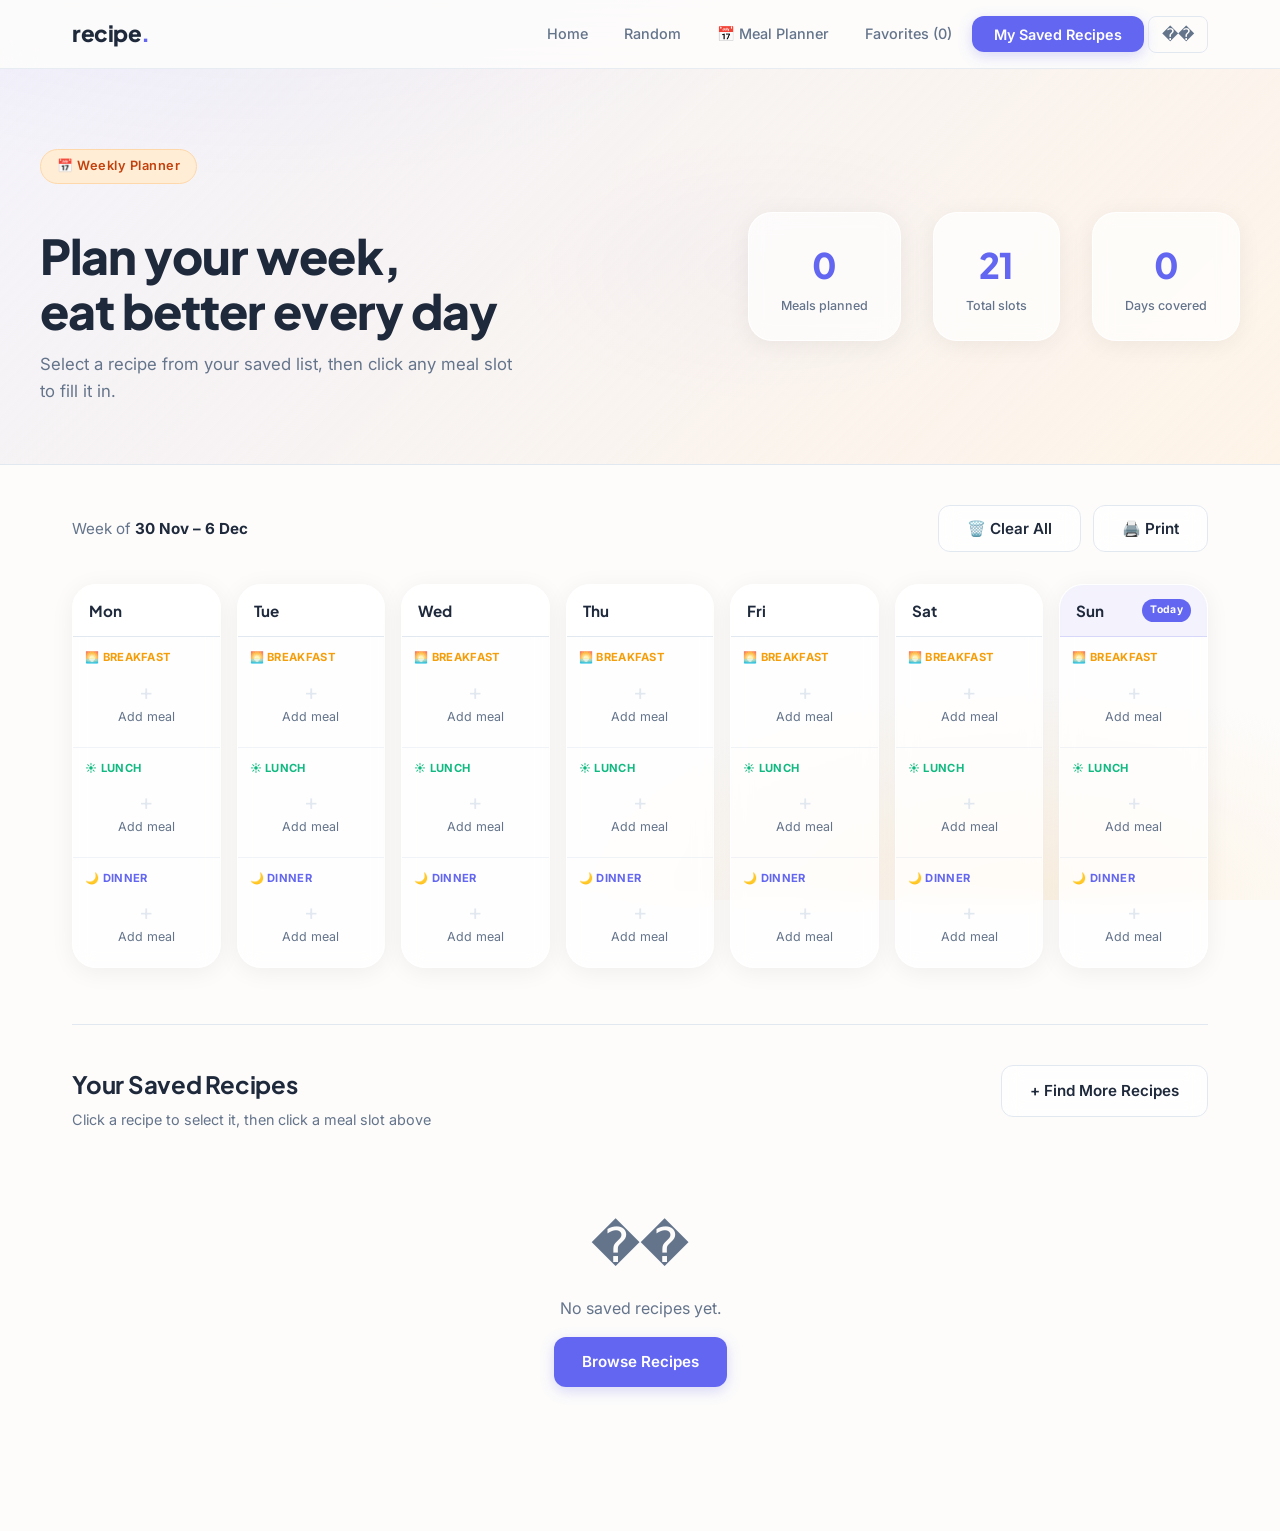
==== commit c140089c: "Redesign meal planner: themed day cards, stats bar, recipe picker grid" ====
--- a/templates/planner.html
+++ b/templates/planner.html
@@ -1,4 +1,4 @@
-<!DOCTYPE html>
+﻿<!DOCTYPE html>
 <html lang="en">
 <head>
     <meta charset="UTF-8">
@@ -17,29 +17,64 @@
                 <li><a href="/planner">📅 Meal Planner</a></li>
                 <li><a href="#" onclick="showFavorites(); return false;">Favorites (<span id="favCount">0</span>)</a></li>
                 <li><a href="#" onclick="showFavorites(); return false;" class="nav-cta">My Saved Recipes</a></li>
-                <li><button class="theme-toggle" onclick="toggleTheme()"><span class="theme-icon">🌙</span></button></li>
+                <li><button class="theme-toggle" onclick="toggleTheme()"><span class="theme-icon">��</span></button></li>
             </ul>
         </div>
     </nav>
 
-    <div class="page-container">
-        <div class="page-header">
-            <h1>📅 Weekly Meal Planner</h1>
-            <p>Plan your meals for the week. Drag saved recipes into any slot.</p>
-        </div>
-
-        <div class="planner-actions">
-            <button class="btn btn-outline" onclick="clearPlanner()">🗑️ Clear All</button>
-            <button class="btn btn-outline" onclick="printPlanner()">🖨️ Print Plan</button>
-        </div>
-
-        <div class="planner-grid" id="plannerGrid"></div>
-
-        <div class="planner-favorites">
-            <h3>Your Saved Recipes</h3>
-            <p class="planner-hint">Click a recipe, then click a meal slot to add it.</p>
-            <div class="planner-fav-list" id="plannerFavList"></div>
-        </div>
+    <!-- Planner Hero -->
+    <div class="planner-hero">
+        <div class="planner-hero-inner">
+            <div>
+                <div class="hero-eyebrow">📅 Weekly Planner</div>
+                <h1 class="planner-title">Plan your week,<br><span class="highlight">eat better every day</span></h1>
+                <p class="planner-subtitle">Select a recipe from your saved list, then click any meal slot to fill it in.</p>
+            </div>
+            <div class="planner-hero-stats">
+                <div class="planner-stat" id="statFilled">
+                    <span class="planner-stat-num" id="filledCount">0</span>
+                    <span class="planner-stat-label">Meals planned</span>
+                </div>
+                <div class="planner-stat">
+                    <span class="planner-stat-num">21</span>
+                    <span class="planner-stat-label">Total slots</span>
+                </div>
+                <div class="planner-stat">
+                    <span class="planner-stat-num" id="daysCount">0</span>
+                    <span class="planner-stat-label">Days covered</span>
+                </div>
+            </div>
+        </div>
+    </div>
+
+    <div class="planner-page">
+
+        <!-- Action bar -->
+        <div class="planner-bar">
+            <div class="planner-bar-left">
+                <span class="planner-bar-label">Week of <strong id="weekLabel"></strong></span>
+            </div>
+            <div class="planner-bar-right">
+                <button class="btn btn-outline" onclick="clearPlanner()">🗑️ Clear All</button>
+                <button class="btn btn-outline" onclick="window.print()">🖨️ Print</button>
+            </div>
+        </div>
+
+        <!-- Day cards grid -->
+        <div class="planner-days" id="plannerDays"></div>
+
+        <!-- Saved recipes picker -->
+        <div class="planner-picker-section">
+            <div class="planner-picker-header">
+                <div>
+                    <h2>Your Saved Recipes</h2>
+                    <p>Click a recipe to select it, then click a meal slot above</p>
+                </div>
+                <a href="/" class="btn btn-outline" style="white-space:nowrap">+ Find More Recipes</a>
+            </div>
+            <div class="planner-picker-grid" id="plannerFavList"></div>
+        </div>
+
     </div>
 
     <div id="favoritesModal" class="modal">
@@ -53,66 +88,99 @@
     <script src="/static/script.js"></script>
     <script>
         const DAYS = ['Monday','Tuesday','Wednesday','Thursday','Friday','Saturday','Sunday'];
-        const MEALS = ['Breakfast','Lunch','Dinner'];
+        const DAY_SHORT = ['Mon','Tue','Wed','Thu','Fri','Sat','Sun'];
+        const MEALS = [
+            { key: 'Breakfast', icon: '🌅', color: '#f59e0b' },
+            { key: 'Lunch',     icon: '☀️',  color: '#10b981' },
+            { key: 'Dinner',    icon: '🌙',  color: '#6366f1' }
+        ];
         let selectedRecipe = null;
 
-        function getPlan() {
-            return JSON.parse(localStorage.getItem('mealPlan') || '{}');
-        }
-        function savePlan(plan) {
-            localStorage.setItem('mealPlan', JSON.stringify(plan));
+        function getPlan() { return JSON.parse(localStorage.getItem('mealPlan') || '{}'); }
+        function savePlan(p) { localStorage.setItem('mealPlan', JSON.stringify(p)); }
+
+        function getWeekLabel() {
+            const now = new Date();
+            const mon = new Date(now);
+            mon.setDate(now.getDate() - ((now.getDay() + 6) % 7));
+            const sun = new Date(mon); sun.setDate(mon.getDate() + 6);
+            const fmt = d => d.toLocaleDateString('en-GB', { day:'numeric', month:'short' });
+            return `${fmt(mon)} – ${fmt(sun)}`;
+        }
+
+        function updateStats() {
+            const plan = getPlan();
+            const filled = Object.keys(plan).length;
+            const days = new Set(Object.keys(plan).map(k => k.split('_')[0])).size;
+            document.getElementById('filledCount').textContent = filled;
+            document.getElementById('daysCount').textContent = days;
         }
 
         function renderPlanner() {
             const plan = getPlan();
-            const grid = document.getElementById('plannerGrid');
-            grid.innerHTML = '';
-
-            // Header row
-            const header = document.createElement('div');
-            header.className = 'planner-header-row';
-            header.innerHTML = '<div class="planner-cell planner-corner"></div>' +
-                MEALS.map(m => `<div class="planner-cell planner-meal-header">${m}</div>`).join('');
-            grid.appendChild(header);
-
-            DAYS.forEach(day => {
-                const row = document.createElement('div');
-                row.className = 'planner-row';
-                row.innerHTML = `<div class="planner-cell planner-day-label">${day}</div>`;
-                MEALS.forEach(meal => {
-                    const key = `${day}_${meal}`;
-                    const recipe = plan[key];
-                    const cell = document.createElement('div');
-                    cell.className = 'planner-cell planner-slot' + (recipe ? ' filled' : '');
-                    cell.dataset.key = key;
-                    cell.onclick = () => handleSlotClick(key);
-                    if (recipe) {
-                        cell.innerHTML = `
-                            <img src="${recipe.image}" alt="${recipe.name}">
-                            <span class="planner-recipe-name">${recipe.name}</span>
-                            <button class="planner-remove" onclick="removeFromPlan(event,'${key}')">×</button>
-                        `;
-                    } else {
-                        cell.innerHTML = `<span class="planner-empty">+ Add</span>`;
-                    }
-                    row.appendChild(cell);
-                });
-                grid.appendChild(row);
+            const container = document.getElementById('plannerDays');
+            container.innerHTML = '';
+
+            DAYS.forEach((day, di) => {
+                const card = document.createElement('div');
+                card.className = 'planner-day-card';
+
+                const isToday = new Date().toLocaleDateString('en-GB', {weekday:'long'}) === day;
+                card.innerHTML = `
+                    <div class="planner-day-header ${isToday ? 'today' : ''}">
+                        <span class="planner-day-name">${DAY_SHORT[di]}</span>
+                        ${isToday ? '<span class="today-badge">Today</span>' : ''}
+                    </div>
+                    <div class="planner-meals">
+                        ${MEALS.map(meal => {
+                            const key = `${day}_${meal.key}`;
+                            const recipe = plan[key];
+                            if (recipe) {
+                                return `
+                                <div class="planner-meal-slot filled" data-key="${key}" onclick="handleSlotClick('${key}')">
+                                    <div class="meal-slot-label" style="color:${meal.color}">${meal.icon} ${meal.key}</div>
+                                    <img src="${recipe.image}" alt="${recipe.name}">
+                                    <span class="meal-slot-name">${recipe.name}</span>
+                                    <button class="planner-remove" onclick="removeFromPlan(event,'${key}')">×</button>
+                                </div>`;
+                            } else {
+                                return `
+                                <div class="planner-meal-slot empty" data-key="${key}" onclick="handleSlotClick('${key}')">
+                                    <div class="meal-slot-label" style="color:${meal.color}">${meal.icon} ${meal.key}</div>
+                                    <div class="meal-slot-add">
+                                        <span class="meal-slot-plus">+</span>
+                                        <span>Add meal</span>
+                                    </div>
+                                </div>`;
+                            }
+                        }).join('')}
+                    </div>
+                `;
+                container.appendChild(card);
             });
+            updateStats();
         }
 
         function renderFavorites() {
             const favs = getFavorites();
             const list = document.getElementById('plannerFavList');
             if (Object.keys(favs).length === 0) {
-                list.innerHTML = '<p style="color:var(--text-muted);font-size:0.9rem;">No saved recipes yet. Save some recipes first!</p>';
+                list.innerHTML = `
+                    <div class="planner-empty-favs">
+                        <span>��️</span>
+                        <p>No saved recipes yet.</p>
+                        <a href="/" class="btn btn-primary" style="margin-top:1rem;">Browse Recipes</a>
+                    </div>`;
                 return;
             }
             list.innerHTML = Object.entries(favs).map(([id, r]) => `
-                <div class="planner-fav-card ${selectedRecipe && selectedRecipe.id === id ? 'selected' : ''}"
-                     onclick="selectRecipe('${id}', '${r.name.replace(/'/g,"\\'")}', '${r.image}')">
-                    <img src="${r.image}" alt="${r.name}">
-                    <span>${r.name}</span>
+                <div class="planner-pick-card ${selectedRecipe && selectedRecipe.id === id ? 'selected' : ''}"
+                     onclick="selectRecipe('${id}','${r.name.replace(/'/g,"\\'").replace(/"/g,'&quot;')}','${r.image}')">
+                    <div class="planner-pick-img-wrap">
+                        <img src="${r.image}" alt="${r.name}" loading="lazy">
+                        ${selectedRecipe && selectedRecipe.id === id ? '<div class="pick-selected-overlay">✓ Selected</div>' : ''}
+                    </div>
+                    <span class="planner-pick-name">${r.name}</span>
                 </div>
             `).join('');
         }
@@ -120,12 +188,14 @@
         function selectRecipe(id, name, image) {
             selectedRecipe = { id, name, image };
             renderFavorites();
-            showNotification(`Selected: ${name} — now click a meal slot`, 'add');
+            showNotification(`"${name}" selected — click a meal slot`, 'add');
         }
 
         function handleSlotClick(key) {
             if (!selectedRecipe) {
-                showNotification('First select a recipe from below', 'remove');
+                showNotification('Select a recipe from below first', 'remove');
+                // Scroll to picker
+                document.getElementById('plannerFavList').scrollIntoView({ behavior: 'smooth', block: 'center' });
                 return;
             }
             const plan = getPlan();
@@ -134,6 +204,7 @@
             selectedRecipe = null;
             renderPlanner();
             renderFavorites();
+            showNotification('Added to meal plan!', 'add');
         }
 
         function removeFromPlan(e, key) {
@@ -148,14 +219,14 @@
             if (confirm('Clear the entire meal plan?')) {
                 localStorage.removeItem('mealPlan');
                 renderPlanner();
+                showNotification('Meal plan cleared', 'remove');
             }
         }
-
-        function printPlanner() { window.print(); }
 
         document.addEventListener('DOMContentLoaded', () => {
             loadTheme();
             updateFavoriteCount();
+            document.getElementById('weekLabel').textContent = getWeekLabel();
             renderPlanner();
             renderFavorites();
         });
--- a/static/style.css
+++ b/static/style.css
@@ -1513,3 +1513,482 @@
   .planner-header-row,
   .planner-row { grid-template-columns: 80px repeat(3, 1fr); }
 }
+
+/* ── Fridge section OVERRIDE (theme-matched) ─────────────────────────────── */
+.fridge-section {
+  background: linear-gradient(135deg, rgba(255,237,213,0.5) 0%, rgba(99,102,241,0.04) 100%);
+  border-top: 1px solid var(--border);
+  border-bottom: 1px solid var(--border);
+  padding: 100px 2rem;
+}
+
+.fridge-section .section-header h2 {
+  font-size: 2.2rem;
+}
+
+.fridge-form {
+  max-width: 780px;
+}
+
+.fridge-input-wrap {
+  display: flex;
+  gap: 0.6rem;
+  background: var(--glass-bg);
+  backdrop-filter: blur(16px);
+  -webkit-backdrop-filter: blur(16px);
+  border: 1px solid rgba(255,255,255,0.95);
+  border-radius: var(--radius-lg);
+  padding: 0.65rem;
+  box-shadow: var(--shadow-lg);
+  margin-bottom: 1.25rem;
+}
+
+.fridge-input-wrap input {
+  flex: 1;
+  border: none;
+  outline: none;
+  background: transparent;
+  font-family: 'Inter', sans-serif;
+  font-size: 1.05rem;
+  color: var(--text-main);
+  padding: 1rem 1.25rem;
+}
+
+.fridge-input-wrap input::placeholder { color: #94a3b8; }
+
+.fridge-input-wrap button {
+  background: var(--primary-action);
+  color: white;
+  border: none;
+  padding: 1rem 2.25rem;
+  border-radius: var(--radius);
+  font-weight: 700;
+  font-size: 1rem;
+  cursor: pointer;
+  font-family: 'Inter', sans-serif;
+  transition: all 0.25s;
+  white-space: nowrap;
+  box-shadow: 0 4px 14px rgba(99,102,241,0.3);
+}
+
+.fridge-input-wrap button:hover {
+  background: var(--primary-hover);
+  transform: translateY(-2px);
+  box-shadow: 0 6px 20px rgba(99,102,241,0.4);
+}
+
+.fridge-tags {
+  display: flex;
+  gap: 0.6rem;
+  flex-wrap: wrap;
+  align-items: center;
+  margin-top: 0.25rem;
+}
+
+.fridge-tags span {
+  font-size: 0.85rem;
+  color: var(--text-muted);
+  font-weight: 500;
+}
+
+@media (max-width: 600px) {
+  .fridge-input-wrap { flex-direction: column; }
+  .fridge-input-wrap button { width: 100%; }
+  .fridge-section { padding: 60px 1.5rem; }
+}
+
+/* ===== MEAL PLANNER REDESIGN ===== */
+
+.planner-hero {
+  background: linear-gradient(135deg, rgba(99,102,241,0.06) 0%, rgba(255,237,213,0.5) 100%);
+  border-bottom: 1px solid var(--border);
+  padding: 80px 2rem 60px;
+}
+
+.planner-hero-inner {
+  max-width: 1200px;
+  margin: 0 auto;
+  display: flex;
+  justify-content: space-between;
+  align-items: center;
+  gap: 3rem;
+  flex-wrap: wrap;
+}
+
+.planner-title {
+  font-family: "Plus Jakarta Sans", sans-serif;
+  font-size: 3rem;
+  font-weight: 800;
+  color: var(--text-main);
+  letter-spacing: -0.02em;
+  line-height: 1.15;
+  margin: 1rem 0 0.75rem;
+}
+
+.planner-subtitle {
+  color: var(--text-muted);
+  font-size: 1.05rem;
+  max-width: 480px;
+  line-height: 1.6;
+}
+
+.planner-hero-stats {
+  display: flex;
+  gap: 2rem;
+  flex-shrink: 0;
+}
+
+.planner-stat {
+  text-align: center;
+  background: var(--glass-bg);
+  backdrop-filter: blur(10px);
+  border: 1px solid rgba(255,255,255,0.9);
+  border-radius: var(--radius-lg);
+  padding: 1.5rem 2rem;
+  box-shadow: var(--shadow);
+  min-width: 100px;
+}
+
+.planner-stat-num {
+  display: block;
+  font-family: "Plus Jakarta Sans", sans-serif;
+  font-size: 2.2rem;
+  font-weight: 800;
+  color: var(--primary-action);
+  letter-spacing: -0.02em;
+}
+
+.planner-stat-label {
+  font-size: 0.78rem;
+  color: var(--text-muted);
+  font-weight: 500;
+  margin-top: 0.2rem;
+  display: block;
+}
+
+/* Page wrapper */
+.planner-page {
+  max-width: 1200px;
+  margin: 0 auto;
+  padding: 2.5rem 2rem 6rem;
+}
+
+/* Action bar */
+.planner-bar {
+  display: flex;
+  justify-content: space-between;
+  align-items: center;
+  margin-bottom: 2rem;
+  flex-wrap: wrap;
+  gap: 1rem;
+}
+
+.planner-bar-label {
+  font-size: 0.95rem;
+  color: var(--text-muted);
+}
+
+.planner-bar-label strong {
+  color: var(--text-main);
+}
+
+.planner-bar-right {
+  display: flex;
+  gap: 0.75rem;
+}
+
+/* Day cards */
+.planner-days {
+  display: grid;
+  grid-template-columns: repeat(7, 1fr);
+  gap: 1rem;
+  margin-bottom: 3.5rem;
+}
+
+.planner-day-card {
+  background: var(--glass-bg);
+  backdrop-filter: blur(10px);
+  -webkit-backdrop-filter: blur(10px);
+  border: 1px solid rgba(255,255,255,0.9);
+  border-radius: var(--radius-lg);
+  overflow: hidden;
+  box-shadow: var(--shadow);
+  transition: box-shadow 0.2s;
+}
+
+.planner-day-card:hover {
+  box-shadow: var(--shadow-lg);
+}
+
+.planner-day-header {
+  padding: 0.85rem 1rem;
+  display: flex;
+  align-items: center;
+  justify-content: space-between;
+  border-bottom: 1px solid var(--border);
+  background: rgba(255,255,255,0.4);
+}
+
+.planner-day-header.today {
+  background: rgba(99,102,241,0.08);
+  border-bottom-color: rgba(99,102,241,0.2);
+}
+
+.planner-day-name {
+  font-family: "Plus Jakarta Sans", sans-serif;
+  font-size: 0.95rem;
+  font-weight: 700;
+  color: var(--text-main);
+}
+
+.today-badge {
+  font-size: 0.65rem;
+  font-weight: 700;
+  background: var(--primary-action);
+  color: white;
+  padding: 0.2rem 0.5rem;
+  border-radius: 20px;
+  letter-spacing: 0.3px;
+}
+
+.planner-meals {
+  display: flex;
+  flex-direction: column;
+  gap: 0;
+}
+
+/* Meal slots */
+.planner-meal-slot {
+  padding: 0.75rem;
+  border-bottom: 1px solid rgba(226,232,240,0.5);
+  cursor: pointer;
+  transition: background 0.18s;
+  position: relative;
+  min-height: 80px;
+  display: flex;
+  flex-direction: column;
+  gap: 0.35rem;
+}
+
+.planner-meal-slot:last-child {
+  border-bottom: none;
+}
+
+.planner-meal-slot.empty:hover {
+  background: rgba(99,102,241,0.05);
+}
+
+.planner-meal-slot.filled {
+  background: rgba(255,255,255,0.3);
+}
+
+.planner-meal-slot.filled:hover {
+  background: rgba(99,102,241,0.04);
+}
+
+.meal-slot-label {
+  font-size: 0.7rem;
+  font-weight: 700;
+  letter-spacing: 0.3px;
+  text-transform: uppercase;
+}
+
+.meal-slot-add {
+  display: flex;
+  flex-direction: column;
+  align-items: center;
+  justify-content: center;
+  flex: 1;
+  color: var(--text-muted);
+  font-size: 0.78rem;
+  gap: 0.2rem;
+  padding: 0.5rem 0;
+}
+
+.meal-slot-plus {
+  font-size: 1.4rem;
+  line-height: 1;
+  color: var(--border);
+  transition: color 0.2s;
+}
+
+.planner-meal-slot.empty:hover .meal-slot-plus {
+  color: var(--primary-action);
+}
+
+.planner-meal-slot img {
+  width: 100%;
+  height: 60px;
+  object-fit: cover;
+  border-radius: 8px;
+}
+
+.meal-slot-name {
+  font-size: 0.72rem;
+  font-weight: 600;
+  color: var(--text-main);
+  line-height: 1.3;
+  display: -webkit-box;
+  -webkit-line-clamp: 2;
+  -webkit-box-orient: vertical;
+  overflow: hidden;
+}
+
+.planner-remove {
+  position: absolute;
+  top: 6px;
+  right: 6px;
+  background: #ef4444;
+  color: white;
+  border: none;
+  border-radius: 50%;
+  width: 18px;
+  height: 18px;
+  font-size: 0.75rem;
+  cursor: pointer;
+  display: flex;
+  align-items: center;
+  justify-content: center;
+  line-height: 1;
+  opacity: 0;
+  transition: opacity 0.15s;
+}
+
+.planner-meal-slot.filled:hover .planner-remove {
+  opacity: 1;
+}
+
+/* Picker section */
+.planner-picker-section {
+  border-top: 1px solid var(--border);
+  padding-top: 2.5rem;
+}
+
+.planner-picker-header {
+  display: flex;
+  justify-content: space-between;
+  align-items: flex-start;
+  margin-bottom: 1.75rem;
+  flex-wrap: wrap;
+  gap: 1rem;
+}
+
+.planner-picker-header h2 {
+  font-family: "Plus Jakarta Sans", sans-serif;
+  font-size: 1.5rem;
+  font-weight: 700;
+  color: var(--text-main);
+  letter-spacing: -0.01em;
+  margin-bottom: 0.3rem;
+}
+
+.planner-picker-header p {
+  color: var(--text-muted);
+  font-size: 0.9rem;
+}
+
+.planner-picker-grid {
+  display: grid;
+  grid-template-columns: repeat(auto-fill, minmax(140px, 1fr));
+  gap: 1rem;
+}
+
+.planner-pick-card {
+  border-radius: var(--radius-lg);
+  overflow: hidden;
+  cursor: pointer;
+  border: 2px solid var(--border);
+  background: var(--glass-bg);
+  transition: all 0.2s;
+  text-align: center;
+}
+
+.planner-pick-card:hover {
+  border-color: var(--primary-action);
+  transform: translateY(-3px);
+  box-shadow: var(--shadow);
+}
+
+.planner-pick-card.selected {
+  border-color: var(--primary-action);
+  box-shadow: 0 0 0 3px rgba(99,102,241,0.2);
+}
+
+.planner-pick-img-wrap {
+  position: relative;
+}
+
+.planner-pick-img-wrap img {
+  width: 100%;
+  height: 90px;
+  object-fit: cover;
+  display: block;
+}
+
+.pick-selected-overlay {
+  position: absolute;
+  inset: 0;
+  background: rgba(99,102,241,0.75);
+  color: white;
+  font-weight: 700;
+  font-size: 0.9rem;
+  display: flex;
+  align-items: center;
+  justify-content: center;
+}
+
+.planner-pick-name {
+  display: block;
+  font-size: 0.75rem;
+  font-weight: 600;
+  color: var(--text-main);
+  padding: 0.6rem 0.5rem;
+  line-height: 1.3;
+}
+
+.planner-empty-favs {
+  text-align: center;
+  padding: 3rem;
+  color: var(--text-muted);
+  grid-column: 1 / -1;
+}
+
+.planner-empty-favs span {
+  font-size: 3rem;
+  display: block;
+  margin-bottom: 0.75rem;
+}
+
+/* Dark mode */
+body.dark-mode .planner-day-header {
+  background: rgba(30,41,59,0.5);
+}
+
+body.dark-mode .planner-day-header.today {
+  background: rgba(99,102,241,0.15);
+}
+
+body.dark-mode .planner-meal-slot.filled {
+  background: rgba(30,41,59,0.4);
+}
+
+/* Responsive */
+@media (max-width: 1100px) {
+  .planner-days { grid-template-columns: repeat(4, 1fr); }
+}
+
+@media (max-width: 700px) {
+  .planner-days { grid-template-columns: repeat(2, 1fr); }
+  .planner-title { font-size: 2rem; }
+  .planner-hero-stats { gap: 1rem; }
+  .planner-stat { padding: 1rem 1.25rem; }
+}
+
+@media (max-width: 420px) {
+  .planner-days { grid-template-columns: 1fr; }
+}
+
+@media print {
+  .navbar, .planner-picker-section, .planner-bar-right { display: none !important; }
+  .planner-days { grid-template-columns: repeat(7, 1fr) !important; }
+}
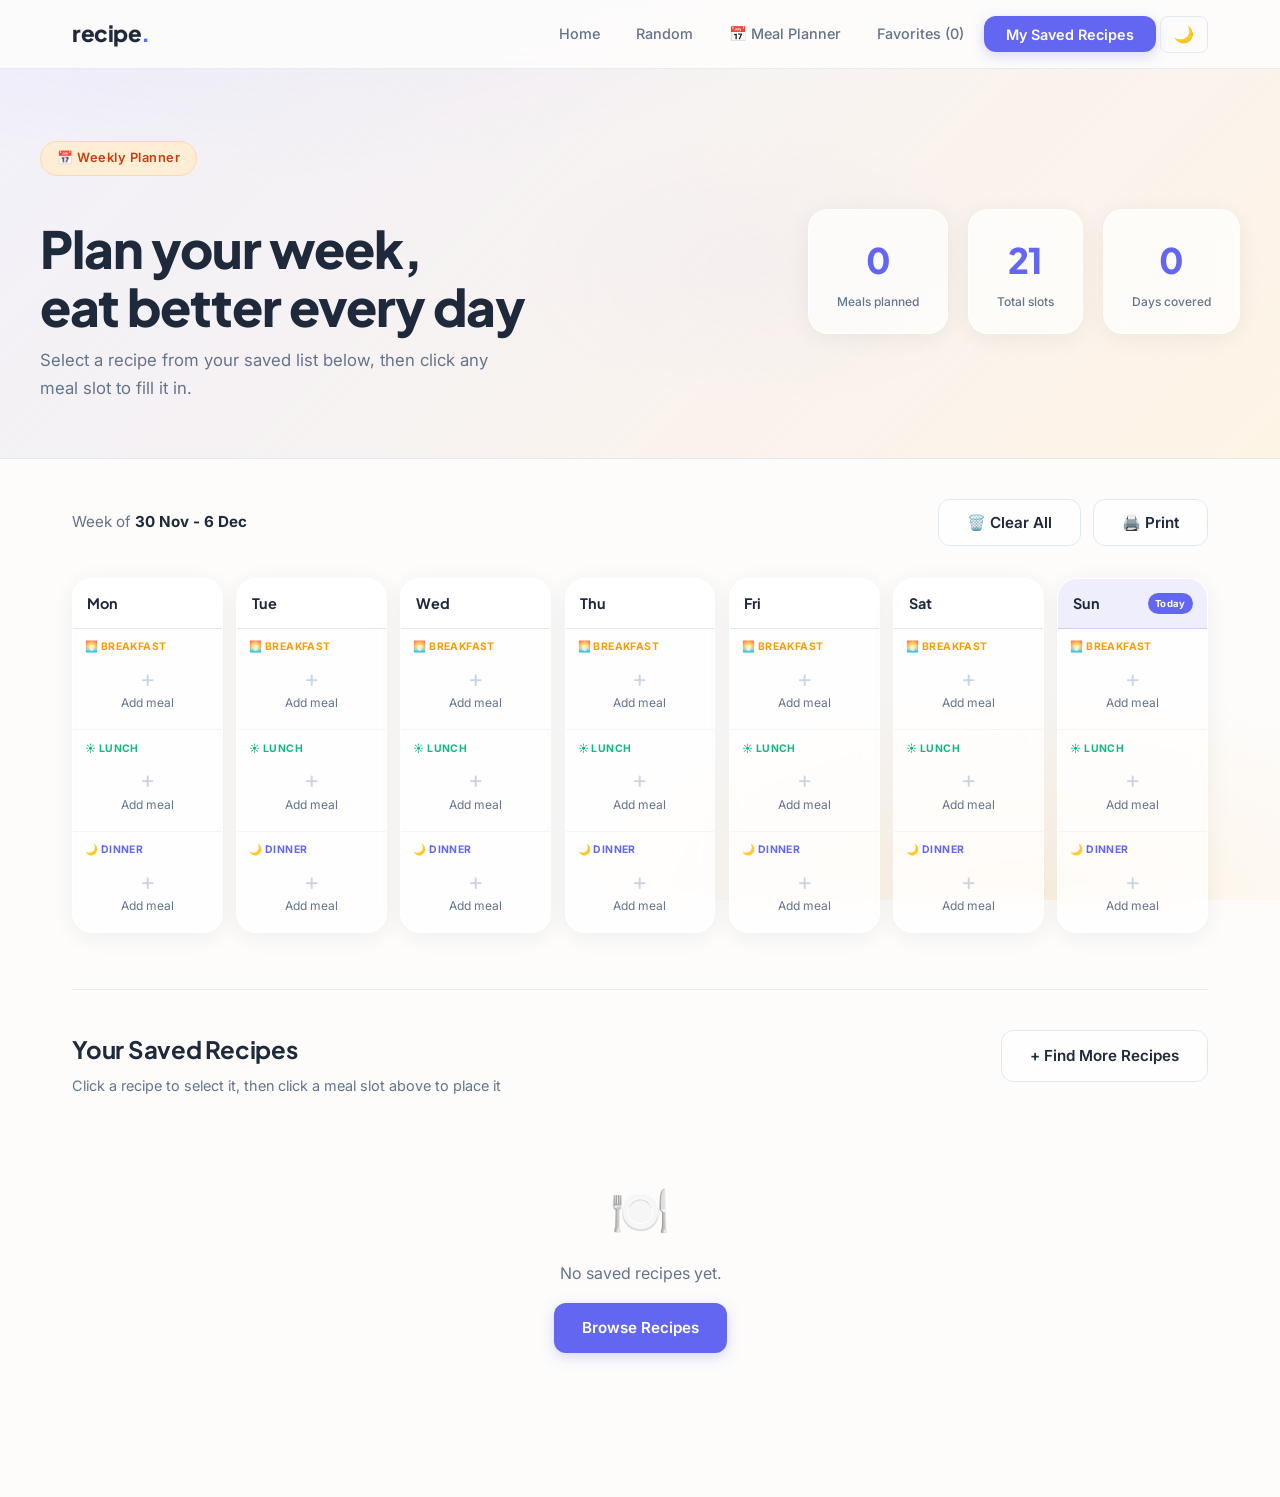
==== commit 91ada7a8: "Fix meal planner: self-contained styles, proper grid layout" ====
--- a/templates/planner.html
+++ b/templates/planner.html
@@ -6,6 +6,303 @@
     <title>Meal Planner - Recipe Finder</title>
     <link rel="icon" href="data:image/svg+xml,<svg xmlns=%22http://www.w3.org/2000/svg%22 viewBox=%220 0 100 100%22><text y=%22.9em%22 font-size=%2290%22>🍳</text></svg>">
     <link rel="stylesheet" href="/static/style.css">
+    <style>
+        /* ── Planner page overrides ── */
+        .planner-hero {
+            background: linear-gradient(135deg, rgba(99,102,241,0.07) 0%, rgba(255,237,213,0.55) 100%);
+            border-bottom: 1px solid var(--border);
+            padding: 72px 2rem 56px;
+        }
+        .planner-hero-inner {
+            max-width: 1200px;
+            margin: 0 auto;
+            display: flex;
+            justify-content: space-between;
+            align-items: center;
+            gap: 3rem;
+            flex-wrap: wrap;
+        }
+        .planner-title {
+            font-family: 'Plus Jakarta Sans', sans-serif;
+            font-size: 3.2rem;
+            font-weight: 800;
+            color: var(--text-main);
+            letter-spacing: -0.02em;
+            line-height: 1.12;
+            margin: 1rem 0 0.75rem;
+        }
+        .planner-subtitle {
+            color: var(--text-muted);
+            font-size: 1.05rem;
+            max-width: 460px;
+            line-height: 1.65;
+        }
+        .planner-hero-stats {
+            display: flex;
+            gap: 1.25rem;
+            flex-shrink: 0;
+        }
+        .planner-stat {
+            text-align: center;
+            background: var(--glass-bg);
+            backdrop-filter: blur(12px);
+            -webkit-backdrop-filter: blur(12px);
+            border: 1px solid rgba(255,255,255,0.9);
+            border-radius: 20px;
+            padding: 1.4rem 1.75rem;
+            box-shadow: var(--shadow);
+            min-width: 95px;
+        }
+        .planner-stat-num {
+            display: block;
+            font-family: 'Plus Jakarta Sans', sans-serif;
+            font-size: 2.2rem;
+            font-weight: 800;
+            color: var(--primary-action);
+            letter-spacing: -0.02em;
+        }
+        .planner-stat-label {
+            font-size: 0.75rem;
+            color: var(--text-muted);
+            font-weight: 500;
+            margin-top: 0.2rem;
+            display: block;
+        }
+        /* Page */
+        .planner-page {
+            max-width: 1200px;
+            margin: 0 auto;
+            padding: 2.5rem 2rem 6rem;
+        }
+        .planner-bar {
+            display: flex;
+            justify-content: space-between;
+            align-items: center;
+            margin-bottom: 2rem;
+            flex-wrap: wrap;
+            gap: 1rem;
+        }
+        .planner-bar-label { font-size: 0.95rem; color: var(--text-muted); }
+        .planner-bar-label strong { color: var(--text-main); }
+        .planner-bar-right { display: flex; gap: 0.75rem; }
+        /* Day cards */
+        .planner-days {
+            display: grid !important;
+            grid-template-columns: repeat(7, 1fr) !important;
+            gap: 0.85rem !important;
+            margin-bottom: 3.5rem !important;
+        }
+        .planner-day-card {
+            background: var(--glass-bg);
+            backdrop-filter: blur(10px);
+            -webkit-backdrop-filter: blur(10px);
+            border: 1px solid rgba(255,255,255,0.9);
+            border-radius: 20px;
+            overflow: hidden;
+            box-shadow: var(--shadow);
+            transition: box-shadow 0.2s, transform 0.2s;
+        }
+        .planner-day-card:hover { box-shadow: var(--shadow-lg); transform: translateY(-2px); }
+        .planner-day-header {
+            padding: 0.8rem 0.9rem;
+            display: flex;
+            align-items: center;
+            justify-content: space-between;
+            border-bottom: 1px solid var(--border);
+            background: rgba(255,255,255,0.35);
+        }
+        .planner-day-header.today {
+            background: rgba(99,102,241,0.1);
+            border-bottom-color: rgba(99,102,241,0.25);
+        }
+        .planner-day-name {
+            font-family: 'Plus Jakarta Sans', sans-serif;
+            font-size: 0.9rem;
+            font-weight: 700;
+            color: var(--text-main);
+        }
+        .today-badge {
+            font-size: 0.6rem;
+            font-weight: 700;
+            background: var(--primary-action);
+            color: white;
+            padding: 0.18rem 0.45rem;
+            border-radius: 20px;
+        }
+        .planner-meals { display: flex; flex-direction: column; }
+        .planner-meal-slot {
+            padding: 0.65rem 0.75rem;
+            border-bottom: 1px solid rgba(226,232,240,0.4);
+            cursor: pointer;
+            transition: background 0.15s;
+            position: relative;
+            min-height: 78px;
+            display: flex;
+            flex-direction: column;
+            gap: 0.3rem;
+        }
+        .planner-meal-slot:last-child { border-bottom: none; }
+        .planner-meal-slot.empty:hover { background: rgba(99,102,241,0.05); }
+        .planner-meal-slot.filled { background: rgba(255,255,255,0.25); }
+        .planner-meal-slot.filled:hover { background: rgba(99,102,241,0.04); }
+        .meal-slot-label {
+            font-size: 0.65rem;
+            font-weight: 700;
+            letter-spacing: 0.4px;
+            text-transform: uppercase;
+        }
+        .meal-slot-add {
+            display: flex;
+            flex-direction: column;
+            align-items: center;
+            justify-content: center;
+            flex: 1;
+            color: var(--text-muted);
+            font-size: 0.75rem;
+            gap: 0.15rem;
+            padding: 0.4rem 0;
+        }
+        .meal-slot-plus {
+            font-size: 1.5rem;
+            line-height: 1;
+            color: #cbd5e1;
+            transition: color 0.2s;
+        }
+        .planner-meal-slot.empty:hover .meal-slot-plus { color: var(--primary-action); }
+        .planner-meal-slot img {
+            width: 100%;
+            height: 55px;
+            object-fit: cover;
+            border-radius: 8px;
+        }
+        .meal-slot-name {
+            font-size: 0.7rem;
+            font-weight: 600;
+            color: var(--text-main);
+            line-height: 1.3;
+            display: -webkit-box;
+            -webkit-line-clamp: 2;
+            -webkit-box-orient: vertical;
+            overflow: hidden;
+        }
+        .planner-remove {
+            position: absolute;
+            top: 5px; right: 5px;
+            background: #ef4444;
+            color: white;
+            border: none;
+            border-radius: 50%;
+            width: 17px; height: 17px;
+            font-size: 0.7rem;
+            cursor: pointer;
+            display: flex;
+            align-items: center;
+            justify-content: center;
+            opacity: 0;
+            transition: opacity 0.15s;
+            z-index: 2;
+        }
+        .planner-meal-slot.filled:hover .planner-remove { opacity: 1; }
+        /* Picker */
+        .planner-picker-section {
+            border-top: 1px solid var(--border);
+            padding-top: 2.5rem;
+        }
+        .planner-picker-header {
+            display: flex;
+            justify-content: space-between;
+            align-items: flex-start;
+            margin-bottom: 1.75rem;
+            flex-wrap: wrap;
+            gap: 1rem;
+        }
+        .planner-picker-header h2 {
+            font-family: 'Plus Jakarta Sans', sans-serif;
+            font-size: 1.5rem;
+            font-weight: 700;
+            color: var(--text-main);
+            letter-spacing: -0.01em;
+            margin-bottom: 0.3rem;
+        }
+        .planner-picker-header p { color: var(--text-muted); font-size: 0.9rem; }
+        .planner-picker-grid {
+            display: grid !important;
+            grid-template-columns: repeat(auto-fill, minmax(130px, 1fr)) !important;
+            gap: 1rem !important;
+        }
+        .planner-pick-card {
+            border-radius: 16px;
+            overflow: hidden;
+            cursor: pointer;
+            border: 2px solid var(--border);
+            background: var(--glass-bg);
+            transition: all 0.2s;
+            text-align: center;
+        }
+        .planner-pick-card:hover {
+            border-color: var(--primary-action);
+            transform: translateY(-3px);
+            box-shadow: var(--shadow);
+        }
+        .planner-pick-card.selected {
+            border-color: var(--primary-action);
+            box-shadow: 0 0 0 3px rgba(99,102,241,0.2);
+        }
+        .planner-pick-img-wrap { position: relative; }
+        .planner-pick-img-wrap img {
+            width: 100%;
+            height: 85px;
+            object-fit: cover;
+            display: block;
+        }
+        .pick-selected-overlay {
+            position: absolute;
+            inset: 0;
+            background: rgba(99,102,241,0.78);
+            color: white;
+            font-weight: 700;
+            font-size: 0.9rem;
+            display: flex;
+            align-items: center;
+            justify-content: center;
+        }
+        .planner-pick-name {
+            display: block;
+            font-size: 0.72rem;
+            font-weight: 600;
+            color: var(--text-main);
+            padding: 0.55rem 0.5rem;
+            line-height: 1.3;
+        }
+        .planner-empty-favs {
+            text-align: center;
+            padding: 3rem;
+            color: var(--text-muted);
+            grid-column: 1 / -1;
+        }
+        .planner-empty-favs span { font-size: 3rem; display: block; margin-bottom: 0.75rem; }
+        /* Dark mode */
+        body.dark-mode .planner-day-header { background: rgba(30,41,59,0.5); }
+        body.dark-mode .planner-day-header.today { background: rgba(99,102,241,0.18); }
+        body.dark-mode .planner-meal-slot.filled { background: rgba(30,41,59,0.35); }
+        body.dark-mode .planner-stat { border-color: rgba(255,255,255,0.08); }
+        /* Responsive */
+        @media (max-width: 1100px) {
+            .planner-days { grid-template-columns: repeat(4, 1fr) !important; }
+        }
+        @media (max-width: 720px) {
+            .planner-days { grid-template-columns: repeat(2, 1fr) !important; }
+            .planner-title { font-size: 2.2rem; }
+            .planner-hero-stats { gap: 0.75rem; }
+        }
+        @media (max-width: 420px) {
+            .planner-days { grid-template-columns: 1fr !important; }
+        }
+        @media print {
+            .navbar, .planner-picker-section, .planner-bar-right { display: none !important; }
+            .planner-days { grid-template-columns: repeat(7, 1fr) !important; }
+        }
+    </style>
 </head>
 <body>
     <nav class="navbar">
@@ -17,21 +314,20 @@
                 <li><a href="/planner">📅 Meal Planner</a></li>
                 <li><a href="#" onclick="showFavorites(); return false;">Favorites (<span id="favCount">0</span>)</a></li>
                 <li><a href="#" onclick="showFavorites(); return false;" class="nav-cta">My Saved Recipes</a></li>
-                <li><button class="theme-toggle" onclick="toggleTheme()"><span class="theme-icon">��</span></button></li>
+                <li><button class="theme-toggle" onclick="toggleTheme()"><span class="theme-icon">🌙</span></button></li>
             </ul>
         </div>
     </nav>
 
-    <!-- Planner Hero -->
     <div class="planner-hero">
         <div class="planner-hero-inner">
             <div>
                 <div class="hero-eyebrow">📅 Weekly Planner</div>
                 <h1 class="planner-title">Plan your week,<br><span class="highlight">eat better every day</span></h1>
-                <p class="planner-subtitle">Select a recipe from your saved list, then click any meal slot to fill it in.</p>
+                <p class="planner-subtitle">Select a recipe from your saved list below, then click any meal slot to fill it in.</p>
             </div>
             <div class="planner-hero-stats">
-                <div class="planner-stat" id="statFilled">
+                <div class="planner-stat">
                     <span class="planner-stat-num" id="filledCount">0</span>
                     <span class="planner-stat-label">Meals planned</span>
                 </div>
@@ -48,33 +344,26 @@
     </div>
 
     <div class="planner-page">
-
-        <!-- Action bar -->
         <div class="planner-bar">
-            <div class="planner-bar-left">
-                <span class="planner-bar-label">Week of <strong id="weekLabel"></strong></span>
-            </div>
+            <span class="planner-bar-label">Week of <strong id="weekLabel"></strong></span>
             <div class="planner-bar-right">
                 <button class="btn btn-outline" onclick="clearPlanner()">🗑️ Clear All</button>
                 <button class="btn btn-outline" onclick="window.print()">🖨️ Print</button>
             </div>
         </div>
 
-        <!-- Day cards grid -->
         <div class="planner-days" id="plannerDays"></div>
 
-        <!-- Saved recipes picker -->
         <div class="planner-picker-section">
             <div class="planner-picker-header">
                 <div>
                     <h2>Your Saved Recipes</h2>
-                    <p>Click a recipe to select it, then click a meal slot above</p>
+                    <p>Click a recipe to select it, then click a meal slot above to place it</p>
                 </div>
                 <a href="/" class="btn btn-outline" style="white-space:nowrap">+ Find More Recipes</a>
             </div>
             <div class="planner-picker-grid" id="plannerFavList"></div>
         </div>
-
     </div>
 
     <div id="favoritesModal" class="modal">
@@ -104,8 +393,8 @@
             const mon = new Date(now);
             mon.setDate(now.getDate() - ((now.getDay() + 6) % 7));
             const sun = new Date(mon); sun.setDate(mon.getDate() + 6);
-            const fmt = d => d.toLocaleDateString('en-GB', { day:'numeric', month:'short' });
-            return `${fmt(mon)} – ${fmt(sun)}`;
+            const fmt = d => d.toLocaleDateString('en-GB', { day: 'numeric', month: 'short' });
+            return fmt(mon) + ' - ' + fmt(sun);
         }
 
         function updateStats() {
@@ -120,42 +409,38 @@
             const plan = getPlan();
             const container = document.getElementById('plannerDays');
             container.innerHTML = '';
-
-            DAYS.forEach((day, di) => {
+            const todayName = new Date().toLocaleDateString('en-GB', { weekday: 'long' });
+
+            DAYS.forEach(function(day, di) {
                 const card = document.createElement('div');
                 card.className = 'planner-day-card';
-
-                const isToday = new Date().toLocaleDateString('en-GB', {weekday:'long'}) === day;
-                card.innerHTML = `
-                    <div class="planner-day-header ${isToday ? 'today' : ''}">
-                        <span class="planner-day-name">${DAY_SHORT[di]}</span>
-                        ${isToday ? '<span class="today-badge">Today</span>' : ''}
-                    </div>
-                    <div class="planner-meals">
-                        ${MEALS.map(meal => {
-                            const key = `${day}_${meal.key}`;
-                            const recipe = plan[key];
-                            if (recipe) {
-                                return `
-                                <div class="planner-meal-slot filled" data-key="${key}" onclick="handleSlotClick('${key}')">
-                                    <div class="meal-slot-label" style="color:${meal.color}">${meal.icon} ${meal.key}</div>
-                                    <img src="${recipe.image}" alt="${recipe.name}">
-                                    <span class="meal-slot-name">${recipe.name}</span>
-                                    <button class="planner-remove" onclick="removeFromPlan(event,'${key}')">×</button>
-                                </div>`;
-                            } else {
-                                return `
-                                <div class="planner-meal-slot empty" data-key="${key}" onclick="handleSlotClick('${key}')">
-                                    <div class="meal-slot-label" style="color:${meal.color}">${meal.icon} ${meal.key}</div>
-                                    <div class="meal-slot-add">
-                                        <span class="meal-slot-plus">+</span>
-                                        <span>Add meal</span>
-                                    </div>
-                                </div>`;
-                            }
-                        }).join('')}
-                    </div>
-                `;
+                const isToday = todayName === day;
+
+                let mealsHtml = MEALS.map(function(meal) {
+                    const key = day + '_' + meal.key;
+                    const recipe = plan[key];
+                    if (recipe) {
+                        return '<div class="planner-meal-slot filled" data-key="' + key + '" onclick="handleSlotClick(\'' + key + '\')">' +
+                            '<div class="meal-slot-label" style="color:' + meal.color + '">' + meal.icon + ' ' + meal.key + '</div>' +
+                            '<img src="' + recipe.image + '" alt="' + recipe.name + '">' +
+                            '<span class="meal-slot-name">' + recipe.name + '</span>' +
+                            '<button class="planner-remove" onclick="removeFromPlan(event,\'' + key + '\')">×</button>' +
+                            '</div>';
+                    } else {
+                        return '<div class="planner-meal-slot empty" data-key="' + key + '" onclick="handleSlotClick(\'' + key + '\')">' +
+                            '<div class="meal-slot-label" style="color:' + meal.color + '">' + meal.icon + ' ' + meal.key + '</div>' +
+                            '<div class="meal-slot-add"><span class="meal-slot-plus">+</span><span>Add meal</span></div>' +
+                            '</div>';
+                    }
+                }).join('');
+
+                card.innerHTML =
+                    '<div class="planner-day-header' + (isToday ? ' today' : '') + '">' +
+                        '<span class="planner-day-name">' + DAY_SHORT[di] + '</span>' +
+                        (isToday ? '<span class="today-badge">Today</span>' : '') +
+                    '</div>' +
+                    '<div class="planner-meals">' + mealsHtml + '</div>';
+
                 container.appendChild(card);
             });
             updateStats();
@@ -164,37 +449,34 @@
         function renderFavorites() {
             const favs = getFavorites();
             const list = document.getElementById('plannerFavList');
-            if (Object.keys(favs).length === 0) {
-                list.innerHTML = `
-                    <div class="planner-empty-favs">
-                        <span>��️</span>
-                        <p>No saved recipes yet.</p>
-                        <a href="/" class="btn btn-primary" style="margin-top:1rem;">Browse Recipes</a>
-                    </div>`;
+            const entries = Object.entries(favs);
+            if (entries.length === 0) {
+                list.innerHTML = '<div class="planner-empty-favs"><span>🍽️</span><p>No saved recipes yet.</p><a href="/" class="btn btn-primary" style="margin-top:1rem;display:inline-block;">Browse Recipes</a></div>';
                 return;
             }
-            list.innerHTML = Object.entries(favs).map(([id, r]) => `
-                <div class="planner-pick-card ${selectedRecipe && selectedRecipe.id === id ? 'selected' : ''}"
-                     onclick="selectRecipe('${id}','${r.name.replace(/'/g,"\\'").replace(/"/g,'&quot;')}','${r.image}')">
-                    <div class="planner-pick-img-wrap">
-                        <img src="${r.image}" alt="${r.name}" loading="lazy">
-                        ${selectedRecipe && selectedRecipe.id === id ? '<div class="pick-selected-overlay">✓ Selected</div>' : ''}
-                    </div>
-                    <span class="planner-pick-name">${r.name}</span>
-                </div>
-            `).join('');
+            list.innerHTML = entries.map(function(entry) {
+                const id = entry[0], r = entry[1];
+                const isSel = selectedRecipe && selectedRecipe.id === id;
+                const safeName = r.name.replace(/'/g, "&#39;").replace(/"/g, '&quot;');
+                return '<div class="planner-pick-card' + (isSel ? ' selected' : '') + '" onclick="selectRecipe(\'' + id + '\',\'' + safeName + '\',\'' + r.image + '\')">' +
+                    '<div class="planner-pick-img-wrap">' +
+                        '<img src="' + r.image + '" alt="' + safeName + '" loading="lazy">' +
+                        (isSel ? '<div class="pick-selected-overlay">✓ Selected</div>' : '') +
+                    '</div>' +
+                    '<span class="planner-pick-name">' + r.name + '</span>' +
+                    '</div>';
+            }).join('');
         }
 
         function selectRecipe(id, name, image) {
-            selectedRecipe = { id, name, image };
+            selectedRecipe = { id: id, name: name, image: image };
             renderFavorites();
-            showNotification(`"${name}" selected — click a meal slot`, 'add');
+            showNotification('"' + name + '" selected — click a meal slot', 'add');
         }
 
         function handleSlotClick(key) {
             if (!selectedRecipe) {
                 showNotification('Select a recipe from below first', 'remove');
-                // Scroll to picker
                 document.getElementById('plannerFavList').scrollIntoView({ behavior: 'smooth', block: 'center' });
                 return;
             }
@@ -223,7 +505,7 @@
             }
         }
 
-        document.addEventListener('DOMContentLoaded', () => {
+        document.addEventListener('DOMContentLoaded', function() {
             loadTheme();
             updateFavoriteCount();
             document.getElementById('weekLabel').textContent = getWeekLabel();
